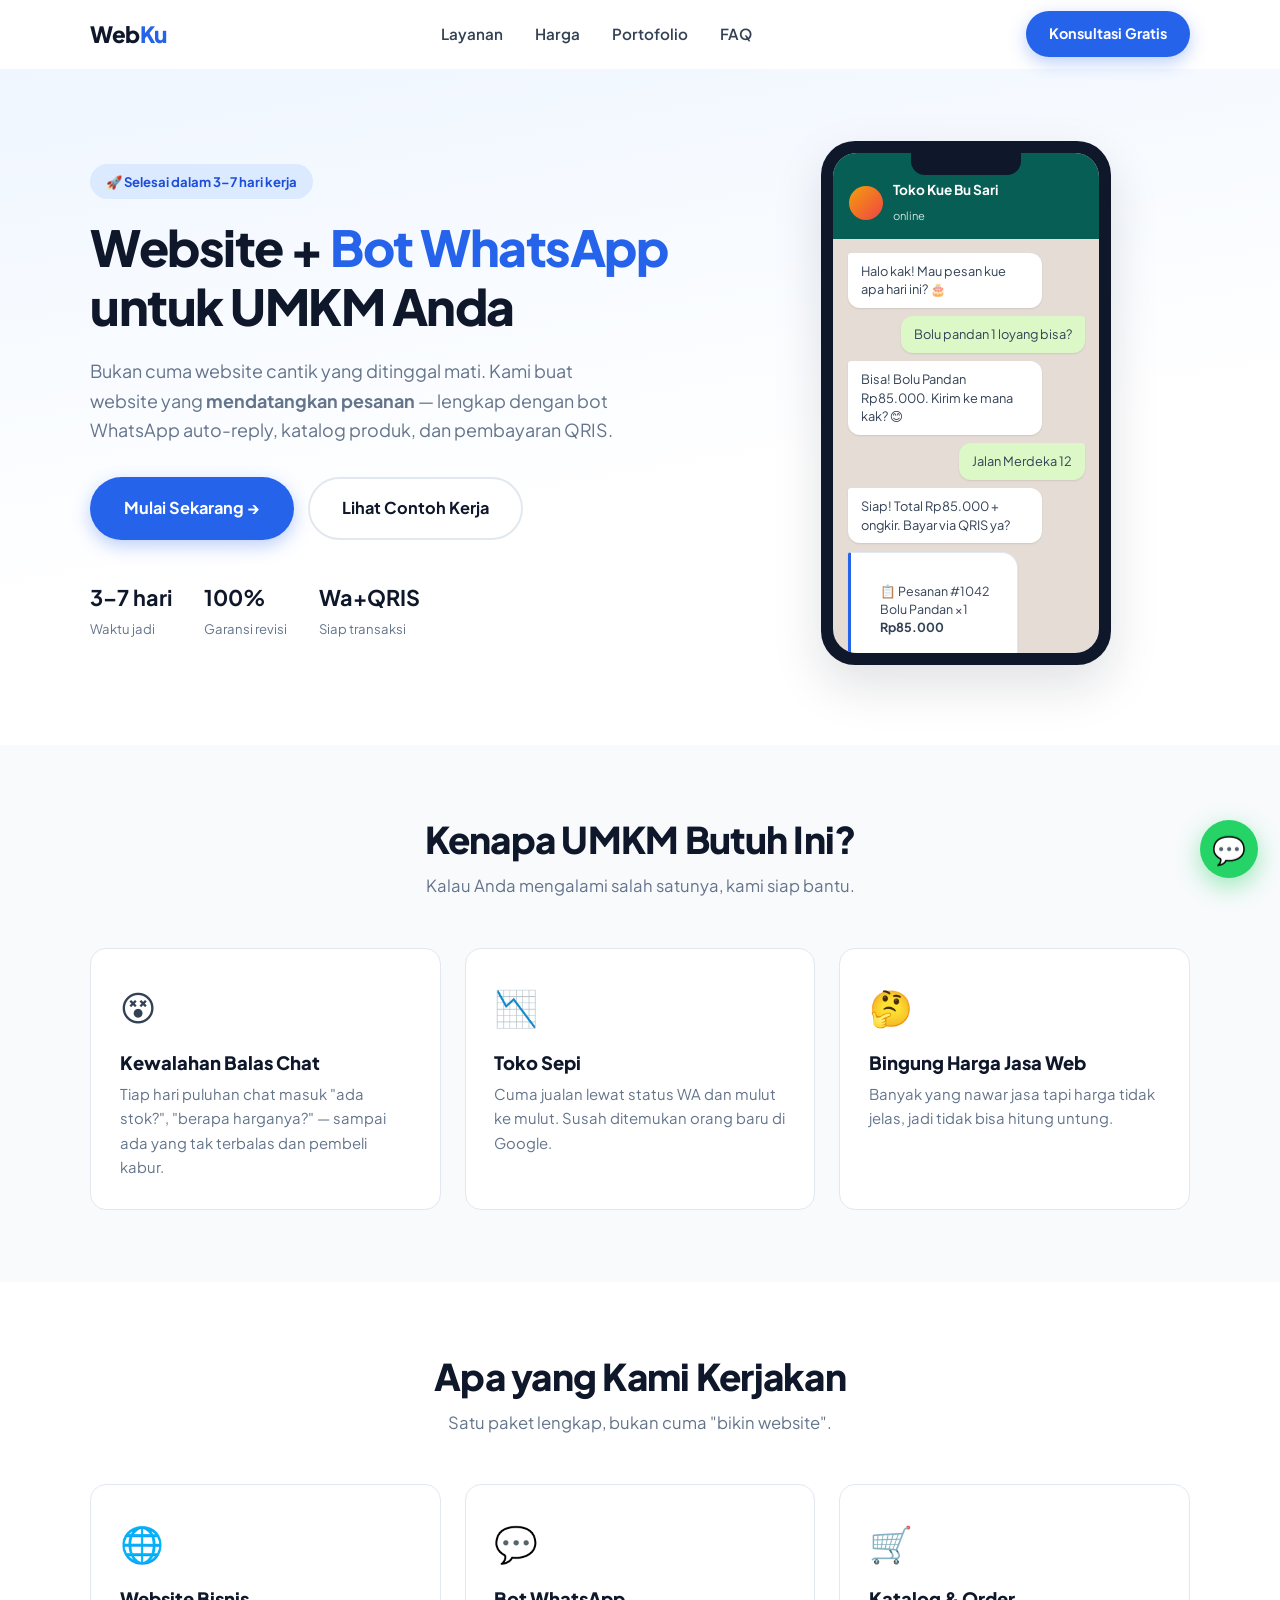
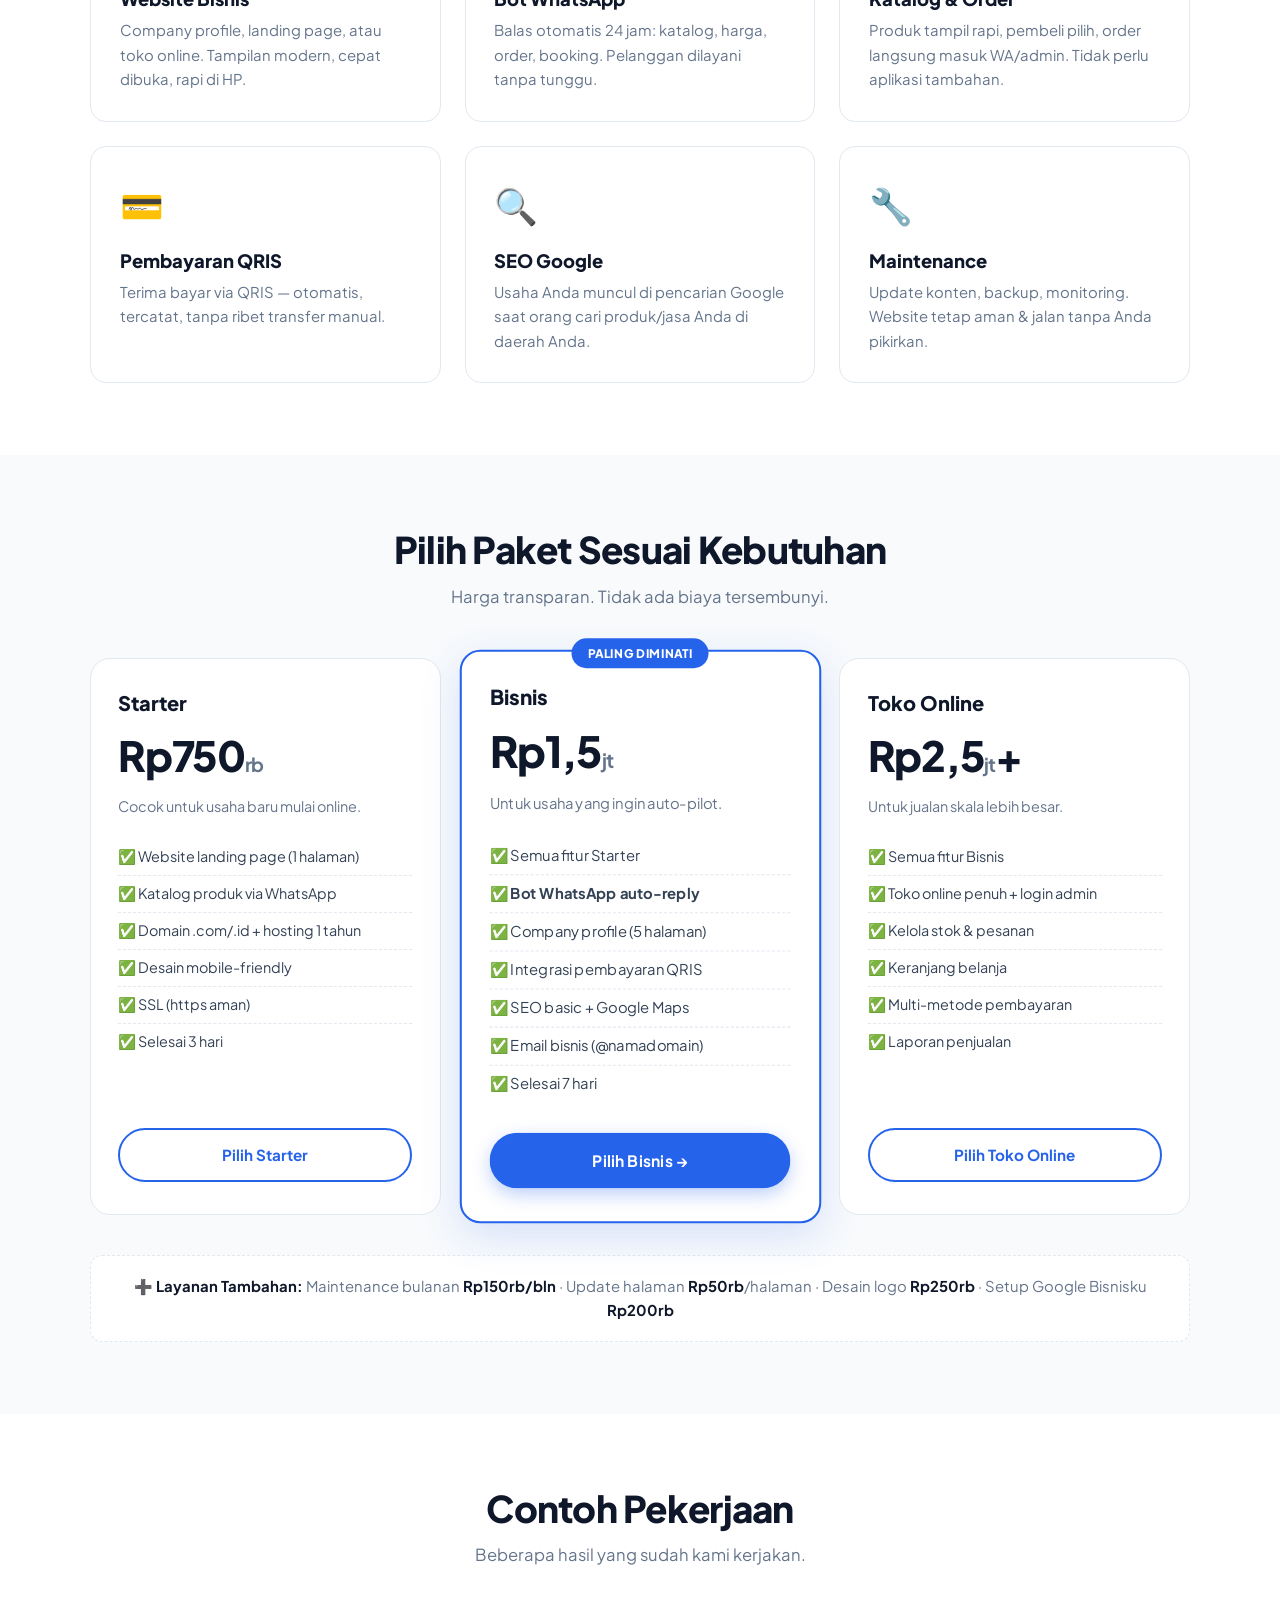
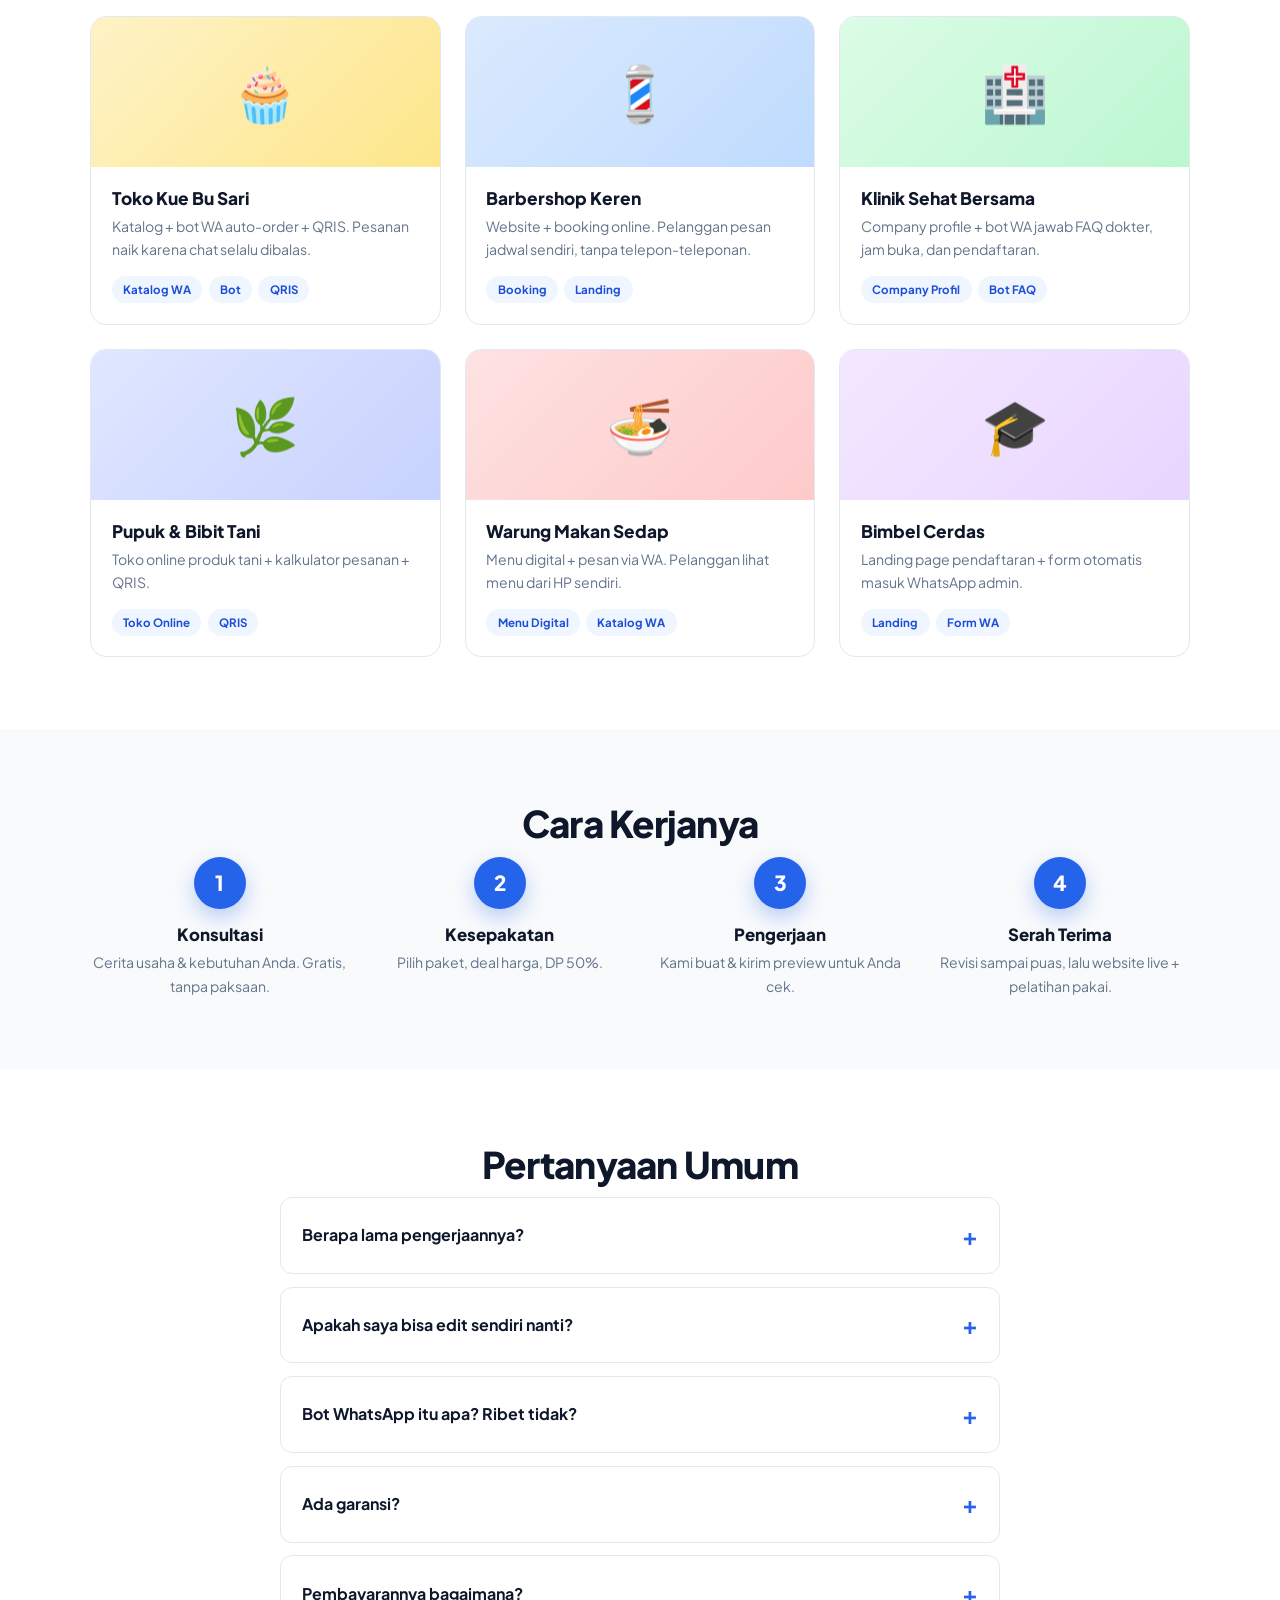
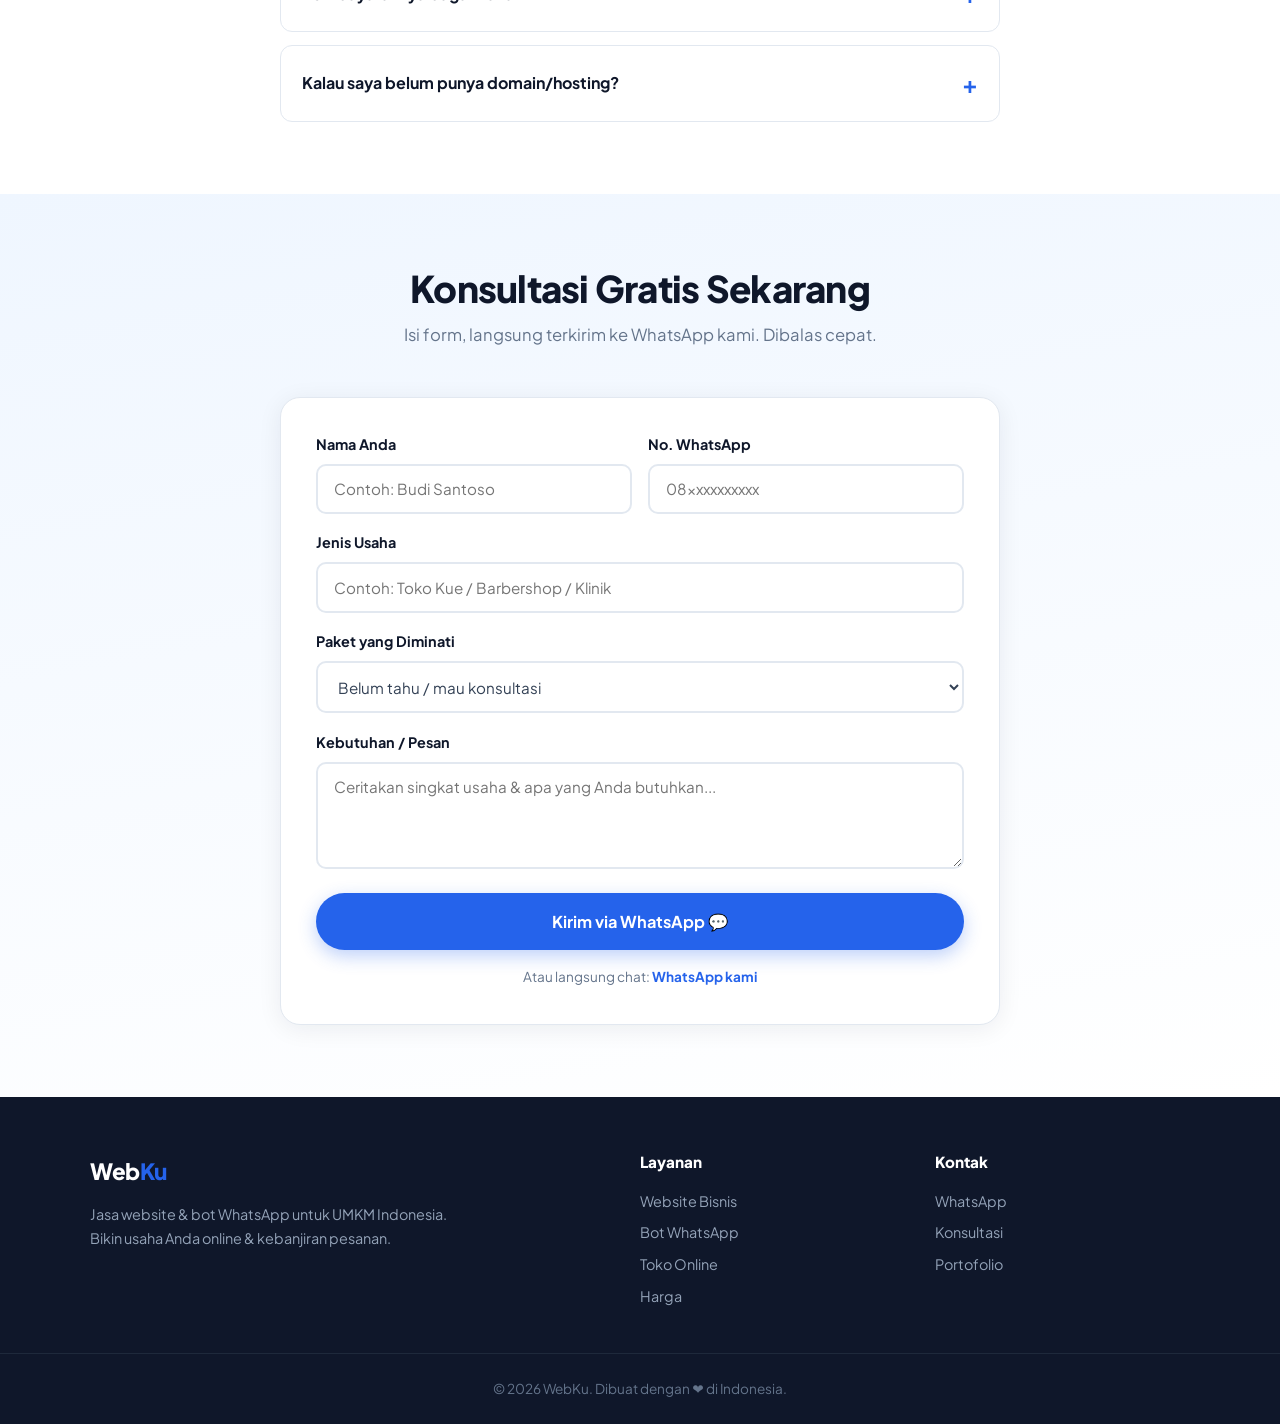
==== index.html @ beda5972 "Landing page jasa website + bot WhatsApp untuk UMKM - Hero + chat mockup WhatsApp - 6 kartu layanan," ====
<!DOCTYPE html>
<html lang="id">
<head>
<meta charset="UTF-8">
<meta name="viewport" content="width=device-width, initial-scale=1.0">
<title>Jasa Bikin Website + Bot WhatsApp untuk UMKM | Cepat, Murah, Jalan</title>
<meta name="description" content="Jasa pembuatan website UMKM: company profile, toko online, katalog WhatsApp, bot auto-reply & QRIS. Selesai cepat, harga transparan, cocok untuk toko & usaha lokal.">
<meta name="keywords" content="jasa bikin website, jasa website umkm, jasa toko online, bot whatsapp umkm, katalog whatsapp, website murah">
<meta property="og:title" content="Jasa Bikin Website + Bot WhatsApp untuk UMKM">
<meta property="og:description" content="Website + bot WA auto-reply + QRIS. Selesai cepat untuk toko & usaha lokal.">
<meta property="og:type" content="website">
<link rel="preconnect" href="https://fonts.googleapis.com">
<link rel="preconnect" href="https://fonts.gstatic.com" crossorigin>
<link href="https://fonts.googleapis.com/css2?family=Plus+Jakarta+Sans:wght@400;600;700;800&display=swap" rel="stylesheet">
<link rel="stylesheet" href="css/style.css">
<link rel="icon" href="data:image/svg+xml,<svg xmlns='http://www.w3.org/2000/svg' viewBox='0 0 100 100'><text y='.9em' font-size='90'>💻</text></svg>">
</head>
<body>

<!-- NAVBAR -->
<nav class="nav" id="nav">
  <div class="container nav-inner">
    <a href="#" class="logo">Web<span>Ku</span></a>
    <ul class="nav-links">
      <li><a href="#layanan">Layanan</a></li>
      <li><a href="#harga">Harga</a></li>
      <li><a href="#portfolio">Portofolio</a></li>
      <li><a href="#faq">FAQ</a></li>
    </ul>
    <a href="#order" class="btn btn-primary nav-cta">Konsultasi Gratis</a>
  </div>
</nav>

<!-- HERO -->
<header class="hero">
  <div class="container hero-inner">
    <div class="hero-text">
      <span class="badge">🚀 Selesai dalam 3–7 hari kerja</span>
      <h1>Website + <span class="hl">Bot WhatsApp</span> untuk UMKM Anda</h1>
      <p class="lead">Bukan cuma website cantik yang ditinggal mati. Kami buat website yang <strong>mendatangkan pesanan</strong> — lengkap dengan bot WhatsApp auto-reply, katalog produk, dan pembayaran QRIS.</p>
      <div class="hero-btns">
        <a href="#order" class="btn btn-primary btn-lg">Mulai Sekarang →</a>
        <a href="#portfolio" class="btn btn-ghost btn-lg">Lihat Contoh Kerja</a>
      </div>
      <div class="hero-trust">
        <div class="trust-item"><b>3–7 hari</b><span>Waktu jadi</span></div>
        <div class="trust-item"><b>100%</b><span>Garansi revisi</span></div>
        <div class="trust-item"><b>Wa+QRIS</b><span>Siap transaksi</span></div>
      </div>
    </div>
    <div class="hero-visual">
      <div class="phone">
        <div class="phone-notch"></div>
        <div class="phone-screen">
          <div class="chat-head"><div class="chat-avatar"></div><div><b>Toko Kue Bu Sari</b><span>online</span></div></div>
          <div class="chat-body">
            <div class="msg bot">Halo kak! Mau pesan kue apa hari ini? 🎂</div>
            <div class="msg user">Bolu pandan 1 loyang bisa?</div>
            <div class="msg bot">Bisa! Bolu Pandan Rp85.000. Kirim ke mana kak? 😊</div>
            <div class="msg user">Jalan Merdeka 12</div>
            <div class="msg bot">Siap! Total Rp85.000 + ongkir. Bayar via QRIS ya?</div>
            <div class="msg bot card">📋 Pesanan #1042<br>Bolu Pandan ×1<br><b>Rp85.000</b></div>
          </div>
        </div>
      </div>
    </div>
  </div>
</header>

<!-- MASALAH -->
<section class="section problems">
  <div class="container">
    <h2 class="section-title">Kenapa UMKM Butuh Ini?</h2>
    <p class="section-sub">Kalau Anda mengalami salah satunya, kami siap bantu.</p>
    <div class="grid-3">
      <div class="card-problem"><span class="ico">😵</span><h3>Kewalahan Balas Chat</h3><p>Tiap hari puluhan chat masuk "ada stok?", "berapa harganya?" — sampai ada yang tak terbalas dan pembeli kabur.</p></div>
      <div class="card-problem"><span class="ico">📉</span><h3>Toko Sepi</h3><p>Cuma jualan lewat status WA dan mulut ke mulut. Susah ditemukan orang baru di Google.</p></div>
      <div class="card-problem"><span class="ico">🤔</span><h3>Bingung Harga Jasa Web</h3><p>Banyak yang nawar jasa tapi harga tidak jelas, jadi tidak bisa hitung untung.</p></div>
    </div>
  </div>
</section>

<!-- LAYANAN -->
<section class="section services" id="layanan">
  <div class="container">
    <h2 class="section-title">Apa yang Kami Kerjakan</h2>
    <p class="section-sub">Satu paket lengkap, bukan cuma "bikin website".</p>
    <div class="grid-3">
      <div class="card"><div class="card-ico">🌐</div><h3>Website Bisnis</h3><p>Company profile, landing page, atau toko online. Tampilan modern, cepat dibuka, rapi di HP.</p></div>
      <div class="card"><div class="card-ico">💬</div><h3>Bot WhatsApp</h3><p>Balas otomatis 24 jam: katalog, harga, order, booking. Pelanggan dilayani tanpa tunggu.</p></div>
      <div class="card"><div class="card-ico">🛒</div><h3>Katalog & Order</h3><p>Produk tampil rapi, pembeli pilih, order langsung masuk WA/admin. Tidak perlu aplikasi tambahan.</p></div>
      <div class="card"><div class="card-ico">💳</div><h3>Pembayaran QRIS</h3><p>Terima bayar via QRIS — otomatis, tercatat, tanpa ribet transfer manual.</p></div>
      <div class="card"><div class="card-ico">🔍</div><h3>SEO Google</h3><p>Usaha Anda muncul di pencarian Google saat orang cari produk/jasa Anda di daerah Anda.</p></div>
      <div class="card"><div class="card-ico">🔧</div><h3>Maintenance</h3><p>Update konten, backup, monitoring. Website tetap aman & jalan tanpa Anda pikirkan.</p></div>
    </div>
  </div>
</section>

<!-- HARGA -->
<section class="section pricing" id="harga">
  <div class="container">
    <h2 class="section-title">Pilih Paket Sesuai Kebutuhan</h2>
    <p class="section-sub">Harga transparan. Tidak ada biaya tersembunyi.</p>
    <div class="grid-3 pricing-grid">
      <div class="price-card">
        <h3>Starter</h3>
        <div class="price">Rp750<span>rb</span></div>
        <p class="price-desc">Cocok untuk usaha baru mulai online.</p>
        <ul>
          <li>✅ Website landing page (1 halaman)</li>
          <li>✅ Katalog produk via WhatsApp</li>
          <li>✅ Domain .com/.id + hosting 1 tahun</li>
          <li>✅ Desain mobile-friendly</li>
          <li>✅ SSL (https aman)</li>
          <li>✅ Selesai 3 hari</li>
        </ul>
        <a href="#order" class="btn btn-outline btn-block" data-paket="Starter">Pilih Starter</a>
      </div>
      <div class="price-card featured">
        <span class="tag">PALING DIMINATI</span>
        <h3>Bisnis</h3>
        <div class="price">Rp1,5<span>jt</span></div>
        <p class="price-desc">Untuk usaha yang ingin auto-pilot.</p>
        <ul>
          <li>✅ Semua fitur Starter</li>
          <li>✅ <b>Bot WhatsApp auto-reply</b></li>
          <li>✅ Company profile (5 halaman)</li>
          <li>✅ Integrasi pembayaran QRIS</li>
          <li>✅ SEO basic + Google Maps</li>
          <li>✅ Email bisnis (@namadomain)</li>
          <li>✅ Selesai 7 hari</li>
        </ul>
        <a href="#order" class="btn btn-primary btn-block" data-paket="Bisnis">Pilih Bisnis →</a>
      </div>
      <div class="price-card">
        <h3>Toko Online</h3>
        <div class="price">Rp2,5<span>jt</span>+</div>
        <p class="price-desc">Untuk jualan skala lebih besar.</p>
        <ul>
          <li>✅ Semua fitur Bisnis</li>
          <li>✅ Toko online penuh + login admin</li>
          <li>✅ Kelola stok & pesanan</li>
          <li>✅ Keranjang belanja</li>
          <li>✅ Multi-metode pembayaran</li>
          <li>✅ Laporan penjualan</li>
        </ul>
        <a href="#order" class="btn btn-outline btn-block" data-paket="Toko Online">Pilih Toko Online</a>
      </div>
    </div>
    <div class="addon">
      <b>➕ Layanan Tambahan:</b> Maintenance bulanan <b>Rp150rb/bln</b> · Update halaman <b>Rp50rb</b>/halaman · Desain logo <b>Rp250rb</b> · Setup Google Bisnisku <b>Rp200rb</b>
    </div>
  </div>
</section>

<!-- PORTFOLIO -->
<section class="section portfolio" id="portfolio">
  <div class="container">
    <h2 class="section-title">Contoh Pekerjaan</h2>
    <p class="section-sub">Beberapa hasil yang sudah kami kerjakan.</p>
    <div class="grid-3">
      <div class="pf-card">
        <div class="pf-thumb pf-1">🧁</div>
        <div class="pf-body"><h3>Toko Kue Bu Sari</h3><p>Katalog + bot WA auto-order + QRIS. Pesanan naik karena chat selalu dibalas.</p><div class="pf-tags"><span>Katalog WA</span><span>Bot</span><span>QRIS</span></div></div>
      </div>
      <div class="pf-card">
        <div class="pf-thumb pf-2">💈</div>
        <div class="pf-body"><h3>Barbershop Keren</h3><p>Website + booking online. Pelanggan pesan jadwal sendiri, tanpa telepon-teleponan.</p><div class="pf-tags"><span>Booking</span><span>Landing</span></div></div>
      </div>
      <div class="pf-card">
        <div class="pf-thumb pf-3">🏥</div>
        <div class="pf-body"><h3>Klinik Sehat Bersama</h3><p>Company profile + bot WA jawab FAQ dokter, jam buka, dan pendaftaran.</p><div class="pf-tags"><span>Company Profil</span><span>Bot FAQ</span></div></div>
      </div>
      <div class="pf-card">
        <div class="pf-thumb pf-4">🌿</div>
        <div class="pf-body"><h3>Pupuk & Bibit Tani</h3><p>Toko online produk tani + kalkulator pesanan + QRIS.</p><div class="pf-tags"><span>Toko Online</span><span>QRIS</span></div></div>
      </div>
      <div class="pf-card">
        <div class="pf-thumb pf-5">🍜</div>
        <div class="pf-body"><h3>Warung Makan Sedap</h3><p>Menu digital + pesan via WA. Pelanggan lihat menu dari HP sendiri.</p><div class="pf-tags"><span>Menu Digital</span><span>Katalog WA</span></div></div>
      </div>
      <div class="pf-card">
        <div class="pf-thumb pf-6">🎓</div>
        <div class="pf-body"><h3>Bimbel Cerdas</h3><p>Landing page pendaftaran + form otomatis masuk WhatsApp admin.</p><div class="pf-tags"><span>Landing</span><span>Form WA</span></div></div>
      </div>
    </div>
  </div>
</section>

<!-- PROSES -->
<section class="section process">
  <div class="container">
    <h2 class="section-title">Cara Kerjanya</h2>
    <div class="grid-4">
      <div class="step"><div class="step-num">1</div><h3>Konsultasi</h3><p>Cerita usaha & kebutuhan Anda. Gratis, tanpa paksaan.</p></div>
      <div class="step"><div class="step-num">2</div><h3>Kesepakatan</h3><p>Pilih paket, deal harga, DP 50%.</p></div>
      <div class="step"><div class="step-num">3</div><h3>Pengerjaan</h3><p>Kami buat & kirim preview untuk Anda cek.</p></div>
      <div class="step"><div class="step-num">4</div><h3>Serah Terima</h3><p>Revisi sampai puas, lalu website live + pelatihan pakai.</p></div>
    </div>
  </div>
</section>

<!-- FAQ -->
<section class="section faq" id="faq">
  <div class="container container-narrow">
    <h2 class="section-title">Pertanyaan Umum</h2>
    <div class="faq-list">
      <details><summary>Berapa lama pengerjaannya?</summary><p>Starter 3 hari, Bisnis 7 hari, Toko Online 10–14 hari kerja. Setelah materi (logo, produk, info usaha) lengkap.</p></details>
      <details><summary>Apakah saya bisa edit sendiri nanti?</summary><p>Bisa. Kami berikan akses & pelatihan singkat. Untuk update lanjutan, tersedia paket maintenance Rp150rb/bulan.</p></details>
      <details><summary>Bot WhatsApp itu apa? Ribet tidak?</summary><p>Bot yang balas chat pelanggan otomatis 24 jam — katalog, harga, order. Anda tinggal pantau, tidak perlu pegang HP terus.</p></details>
      <details><summary>Ada garansi?</summary><p>Ya. Revisi desain sampai Anda puas (maks 3x). Bug/error diperbaiki gratis 30 hari setelah serah terima.</p></details>
      <details><summary>Pembayarannya bagaimana?</summary><p>DP 50% saat mulai, 50% saat serah terima. Bisa transfer bank atau QRIS.</p></details>
      <details><summary>Kalau saya belum punya domain/hosting?</summary><p>Tenang, kami bantu urus. Sudah termasuk di paket Starter & Bisnis (tahun pertama).</p></details>
    </div>
  </div>
</section>

<!-- ORDER -->
<section class="section order" id="order">
  <div class="container container-narrow">
    <h2 class="section-title">Konsultasi Gratis Sekarang</h2>
    <p class="section-sub">Isi form, langsung terkirim ke WhatsApp kami. Dibalas cepat.</p>
    <form class="order-form" id="orderForm">
      <div class="frow">
        <label>Nama Anda<input type="text" name="nama" required placeholder="Contoh: Budi Santoso"></label>
        <label>No. WhatsApp<input type="tel" name="wa" required placeholder="08xxxxxxxxxx" pattern="[0-9+ -]{9,16}"></label>
      </div>
      <label>Jenis Usaha<input type="text" name="usaha" placeholder="Contoh: Toko Kue / Barbershop / Klinik"></label>
      <label>Paket yang Diminati
        <select name="paket" id="paketSelect">
          <option value="Belum tahu / mau konsultasi">Belum tahu / mau konsultasi</option>
          <option value="Starter (Rp750rb)">Starter (Rp750rb)</option>
          <option value="Bisnis (Rp1,5jt)">Bisnis (Rp1,5jt)</option>
          <option value="Toko Online (Rp2,5jt+)">Toko Online (Rp2,5jt+)</option>
        </select>
      </label>
      <label>Kebutuhan / Pesan<textarea name="pesan" rows="4" placeholder="Ceritakan singkat usaha & apa yang Anda butuhkan..."></textarea></label>
      <button type="submit" class="btn btn-primary btn-lg btn-block">Kirim via WhatsApp 💬</button>
      <p class="form-note">Atau langsung chat: <a href="#" id="waLink">WhatsApp kami</a></p>
    </form>
  </div>
</section>

<!-- FOOTER -->
<footer class="footer">
  <div class="container footer-inner">
    <div>
      <a href="#" class="logo">Web<span>Ku</span></a>
      <p>Jasa website & bot WhatsApp untuk UMKM Indonesia. Bikin usaha Anda online & kebanjiran pesanan.</p>
    </div>
    <div class="footer-links">
      <h4>Layanan</h4>
      <a href="#layanan">Website Bisnis</a>
      <a href="#layanan">Bot WhatsApp</a>
      <a href="#layanan">Toko Online</a>
      <a href="#harga">Harga</a>
    </div>
    <div class="footer-links">
      <h4>Kontak</h4>
      <a href="#" id="waFoot">WhatsApp</a>
      <a href="#order">Konsultasi</a>
      <a href="#portfolio">Portofolio</a>
    </div>
  </div>
  <div class="footer-bottom">© <span id="year"></span> WebKu. Dibuat dengan ❤️ di Indonesia.</div>
</footer>

<!-- FLOATING WA -->
<a href="#" class="wa-float" id="waFloat" aria-label="Chat WhatsApp">💬</a>

<script src="js/script.js"></script>
</body>
</html>
---- css/style.css ----
/* ============ RESET & BASE ============ */
*, *::before, *::after { box-sizing: border-box; margin: 0; padding: 0; }
:root {
  --primary: #2563eb;
  --primary-d: #1d4ed8;
  --accent: #f59e0b;
  --dark: #0f172a;
  --slate: #334155;
  --muted: #64748b;
  --line: #e2e8f0;
  --bg-soft: #f8fafc;
  --green: #25d366;
  --radius: 16px;
  --shadow: 0 4px 24px rgba(15,23,42,.07);
  --shadow-lg: 0 20px 50px rgba(15,23,42,.13);
}
html { scroll-behavior: smooth; }
body {
  font-family: 'Plus Jakarta Sans', system-ui, -apple-system, sans-serif;
  color: var(--slate); line-height: 1.65; background: #fff;
  -webkit-font-smoothing: antialiased;
}
img { max-width: 100%; display: block; }
a { color: inherit; text-decoration: none; }
h1, h2, h3, h4 { color: var(--dark); line-height: 1.2; font-weight: 800; }
.container { width: 100%; max-width: 1140px; margin: 0 auto; padding: 0 20px; }
.container-narrow { max-width: 760px; }

/* ============ BUTTONS ============ */
.btn {
  display: inline-flex; align-items: center; justify-content: center; gap: .4rem;
  font-weight: 700; font-size: .95rem; padding: .8rem 1.5rem;
  border-radius: 999px; cursor: pointer; border: 2px solid transparent;
  transition: all .2s ease; font-family: inherit; white-space: nowrap;
}
.btn-lg { padding: 1rem 2rem; font-size: 1.02rem; }
.btn-block { width: 100%; }
.btn-primary { background: var(--primary); color: #fff; box-shadow: 0 6px 18px rgba(37,99,235,.3); }
.btn-primary:hover { background: var(--primary-d); transform: translateY(-2px); box-shadow: 0 10px 26px rgba(37,99,235,.38); }
.btn-outline { border-color: var(--primary); color: var(--primary); background: #fff; }
.btn-outline:hover { background: var(--primary); color: #fff; }
.btn-ghost { border-color: var(--line); color: var(--dark); background: #fff; }
.btn-ghost:hover { border-color: var(--primary); color: var(--primary); }

/* ============ NAVBAR ============ */
.nav {
  position: sticky; top: 0; z-index: 100; background: rgba(255,255,255,.85);
  backdrop-filter: blur(12px); border-bottom: 1px solid transparent; transition: all .3s;
}
.nav.scrolled { border-bottom-color: var(--line); box-shadow: 0 2px 14px rgba(15,23,42,.05); }
.nav-inner { display: flex; align-items: center; justify-content: space-between; height: 68px; }
.logo { font-size: 1.4rem; font-weight: 800; color: var(--dark); letter-spacing: -.02em; }
.logo span { color: var(--primary); }
.nav-links { display: flex; gap: 2rem; list-style: none; }
.nav-links a { font-weight: 600; font-size: .95rem; color: var(--slate); transition: color .2s; }
.nav-links a:hover { color: var(--primary); }
.nav-cta { padding: .6rem 1.3rem; font-size: .9rem; }

/* ============ HERO ============ */
.hero {
  background: linear-gradient(170deg, #eff6ff 0%, #ffffff 60%);
  padding: 4.5rem 0 5rem; overflow: hidden;
}
.hero-inner { display: grid; grid-template-columns: 1.15fr .85fr; gap: 3rem; align-items: center; }
.badge {
  display: inline-block; background: #dbeafe; color: var(--primary-d);
  font-size: .82rem; font-weight: 700; padding: .4rem 1rem; border-radius: 999px; margin-bottom: 1.2rem;
}
.hero h1 { font-size: clamp(2rem, 5vw, 3.1rem); margin-bottom: 1.2rem; letter-spacing: -.03em; }
.hl { color: var(--primary); position: relative; }
.lead { font-size: 1.12rem; color: var(--muted); margin-bottom: 2rem; max-width: 34rem; }
.hero-btns { display: flex; gap: .9rem; flex-wrap: wrap; margin-bottom: 2.5rem; }
.hero-trust { display: flex; gap: 2rem; flex-wrap: wrap; }
.trust-item b { display: block; font-size: 1.35rem; color: var(--dark); }
.trust-item span { font-size: .82rem; color: var(--muted); }

/* Phone mockup */
.hero-visual { display: flex; justify-content: center; }
.phone {
  width: 290px; background: var(--dark); border-radius: 34px; padding: 12px;
  box-shadow: var(--shadow-lg); position: relative;
}
.phone-notch { position: absolute; top: 12px; left: 50%; transform: translateX(-50%); width: 110px; height: 22px; background: var(--dark); border-radius: 0 0 14px 14px; z-index: 2; }
.phone-screen { background: #e5ddd5; border-radius: 24px; overflow: hidden; height: 500px; display: flex; flex-direction: column; }
.chat-head { background: #075e54; color: #fff; padding: 1.6rem 1rem .7rem; display: flex; align-items: center; gap: .6rem; }
.chat-avatar { width: 34px; height: 34px; border-radius: 50%; background: linear-gradient(135deg, #f59e0b, #ef4444); flex-shrink: 0; }
.chat-head b { font-size: .85rem; display: block; color: #fff; }
.chat-head span { font-size: .7rem; opacity: .8; }
.chat-body { padding: .9rem; display: flex; flex-direction: column; gap: .55rem; overflow-y: auto; flex: 1; }
.msg { max-width: 82%; padding: .55rem .8rem; border-radius: 12px; font-size: .8rem; line-height: 1.45; box-shadow: 0 1px 2px rgba(0,0,0,.1); }
.msg.bot { background: #fff; align-self: flex-start; border-top-left-radius: 3px; }
.msg.user { background: #dcf8c6; align-self: flex-end; border-top-right-radius: 3px; }
.msg.card { border-left: 3px solid var(--primary); font-size: .78rem; }

/* ============ SECTIONS ============ */
.section { padding: 4.5rem 0; }
.section-title { font-size: clamp(1.6rem, 3.5vw, 2.3rem); text-align: center; margin-bottom: .7rem; letter-spacing: -.02em; }
.section-sub { text-align: center; color: var(--muted); margin-bottom: 3rem; font-size: 1.04rem; }
.grid-3 { display: grid; grid-template-columns: repeat(3, 1fr); gap: 1.5rem; }
.grid-4 { display: grid; grid-template-columns: repeat(4, 1fr); gap: 1.3rem; }

/* Cards */
.card, .card-problem {
  background: #fff; border: 1px solid var(--line); border-radius: var(--radius);
  padding: 1.8rem; transition: all .25s ease;
}
.card:hover, .card-problem:hover { transform: translateY(-5px); box-shadow: var(--shadow-lg); border-color: #cbd5e1; }
.card-ico, .ico { font-size: 2.2rem; display: block; margin-bottom: 1rem; }
.card h3, .card-problem h3 { font-size: 1.15rem; margin-bottom: .5rem; }
.card p, .card-problem p { font-size: .93rem; color: var(--muted); }
.problems { background: var(--bg-soft); }
.services { background: #fff; }

/* ============ PRICING ============ */
.pricing { background: var(--bg-soft); }
.pricing-grid { align-items: stretch; }
.price-card {
  background: #fff; border: 1px solid var(--line); border-radius: 20px; padding: 2rem 1.7rem;
  display: flex; flex-direction: column; position: relative; transition: all .25s;
}
.price-card:hover { transform: translateY(-6px); box-shadow: var(--shadow-lg); }
.price-card.featured { border: 2px solid var(--primary); box-shadow: 0 12px 40px rgba(37,99,235,.16); transform: scale(1.03); }
.price-card.featured:hover { transform: scale(1.03) translateY(-6px); }
.tag {
  position: absolute; top: -13px; left: 50%; transform: translateX(-50%);
  background: var(--primary); color: #fff; font-size: .72rem; font-weight: 800;
  padding: .3rem 1rem; border-radius: 999px; letter-spacing: .04em; white-space: nowrap;
}
.price-card h3 { font-size: 1.25rem; margin-bottom: .4rem; }
.price { font-size: 2.6rem; font-weight: 800; color: var(--dark); letter-spacing: -.03em; margin-bottom: .3rem; }
.price span { font-size: 1.2rem; color: var(--muted); font-weight: 700; }
.price-desc { font-size: .9rem; color: var(--muted); margin-bottom: 1.3rem; }
.price-card ul { list-style: none; margin-bottom: 1.8rem; flex: 1; }
.price-card li { font-size: .9rem; padding: .38rem 0; border-bottom: 1px dashed var(--line); }
.price-card li:last-child { border-bottom: none; }
.addon { text-align: center; margin-top: 2.5rem; font-size: .93rem; color: var(--muted); background: #fff; border: 1px dashed var(--line); padding: 1.1rem; border-radius: 12px; }
.addon b { color: var(--dark); }

/* ============ PORTFOLIO ============ */
.portfolio { background: #fff; }
.pf-card { border: 1px solid var(--line); border-radius: var(--radius); overflow: hidden; background: #fff; transition: all .25s; }
.pf-card:hover { transform: translateY(-5px); box-shadow: var(--shadow-lg); }
.pf-thumb { height: 150px; display: flex; align-items: center; justify-content: center; font-size: 3.4rem; }
.pf-1 { background: linear-gradient(135deg,#fef3c7,#fde68a); }
.pf-2 { background: linear-gradient(135deg,#dbeafe,#bfdbfe); }
.pf-3 { background: linear-gradient(135deg,#dcfce7,#bbf7d0); }
.pf-4 { background: linear-gradient(135deg,#e0e7ff,#c7d2fe); }
.pf-5 { background: linear-gradient(135deg,#fee2e2,#fecaca); }
.pf-6 { background: linear-gradient(135deg,#f3e8ff,#e9d5ff); }
.pf-body { padding: 1.3rem; }
.pf-body h3 { font-size: 1.08rem; margin-bottom: .4rem; }
.pf-body p { font-size: .88rem; color: var(--muted); margin-bottom: .9rem; }
.pf-tags { display: flex; gap: .4rem; flex-wrap: wrap; }
.pf-tags span { font-size: .72rem; font-weight: 700; background: #eff6ff; color: var(--primary-d); padding: .25rem .7rem; border-radius: 999px; }

/* ============ PROCESS ============ */
.process { background: var(--bg-soft); }
.step { text-align: center; position: relative; }
.step-num {
  width: 52px; height: 52px; border-radius: 50%; background: var(--primary); color: #fff;
  font-size: 1.3rem; font-weight: 800; display: flex; align-items: center; justify-content: center;
  margin: 0 auto 1rem; box-shadow: 0 8px 20px rgba(37,99,235,.3);
}
.step h3 { font-size: 1.05rem; margin-bottom: .4rem; }
.step p { font-size: .88rem; color: var(--muted); }

/* ============ FAQ ============ */
.faq-list { display: flex; flex-direction: column; gap: .8rem; }
.faq details { background: #fff; border: 1px solid var(--line); border-radius: 12px; overflow: hidden; }
.faq summary { padding: 1.1rem 1.3rem; font-weight: 700; cursor: pointer; color: var(--dark); list-style: none; display: flex; justify-content: space-between; align-items: center; }
.faq summary::-webkit-details-marker { display: none; }
.faq summary::after { content: '+'; font-size: 1.5rem; color: var(--primary); transition: transform .2s; }
.faq details[open] summary::after { transform: rotate(45deg); }
.faq details p { padding: 0 1.3rem 1.2rem; color: var(--muted); font-size: .93rem; }

/* ============ ORDER FORM ============ */
.order { background: linear-gradient(170deg, #eff6ff, #ffffff); }
.order-form { background: #fff; border: 1px solid var(--line); border-radius: 20px; padding: 2.2rem; box-shadow: var(--shadow); }
.order-form label { display: block; font-weight: 700; font-size: .9rem; color: var(--dark); margin-bottom: 1.1rem; }
.order-form input, .order-form select, .order-form textarea {
  width: 100%; margin-top: .45rem; padding: .85rem 1rem; border: 2px solid var(--line);
  border-radius: 10px; font-family: inherit; font-size: .95rem; color: var(--slate); transition: border-color .2s; background: #fff;
}
.order-form input:focus, .order-form select:focus, .order-form textarea:focus { outline: none; border-color: var(--primary); }
.frow { display: grid; grid-template-columns: 1fr 1fr; gap: 1rem; }
.form-note { text-align: center; font-size: .85rem; color: var(--muted); margin-top: 1rem; }
.form-note a { color: var(--primary); font-weight: 700; }
.form-success { text-align: center; padding: 2rem; }
.form-success .big { font-size: 3rem; }
.form-success h3 { margin: .8rem 0 .5rem; }

/* ============ FOOTER ============ */
.footer { background: var(--dark); color: #cbd5e1; padding: 3.5rem 0 1.5rem; }
.footer-inner { display: grid; grid-template-columns: 2fr 1fr 1fr; gap: 2.5rem; margin-bottom: 2.5rem; }
.footer .logo { color: #fff; }
.footer p { font-size: .9rem; margin-top: .8rem; color: #94a3b8; max-width: 24rem; }
.footer-links h4 { color: #fff; font-size: .95rem; margin-bottom: .9rem; }
.footer-links a { display: block; font-size: .9rem; color: #94a3b8; padding: .25rem 0; transition: color .2s; }
.footer-links a:hover { color: #fff; }
.footer-bottom { border-top: 1px solid #1e293b; padding-top: 1.5rem; text-align: center; font-size: .85rem; color: #64748b; }

/* ============ FLOATING WA ============ */
.wa-float {
  position: fixed; bottom: 22px; right: 22px; z-index: 200;
  width: 58px; height: 58px; border-radius: 50%; background: var(--green);
  display: flex; align-items: center; justify-content: center; font-size: 1.7rem;
  box-shadow: 0 8px 24px rgba(37,211,102,.45); transition: transform .2s;
  animation: pulse 2.5s infinite;
}
.wa-float:hover { transform: scale(1.1); }
@keyframes pulse { 0%,100% { box-shadow: 0 8px 24px rgba(37,211,102,.45); } 50% { box-shadow: 0 8px 24px rgba(37,211,102,.75); } }

/* ============ RESPONSIVE ============ */
@media (max-width: 900px) {
  .hero-inner { grid-template-columns: 1fr; gap: 2.5rem; text-align: center; }
  .hero-btns, .hero-trust { justify-content: center; }
  .lead { margin-left: auto; margin-right: auto; }
  .grid-3 { grid-template-columns: 1fr; }
  .grid-4 { grid-template-columns: repeat(2, 1fr); }
  .price-card.featured { transform: none; }
  .price-card.featured:hover { transform: translateY(-6px); }
  .footer-inner { grid-template-columns: 1fr; gap: 1.8rem; }
  .nav-links { display: none; }
}
@media (max-width: 520px) {
  .grid-4 { grid-template-columns: 1fr; }
  .frow { grid-template-columns: 1fr; }
  .hero { padding: 3rem 0; }
  .section { padding: 3rem 0; }
  .order-form { padding: 1.5rem; }
  .hero-trust { gap: 1.3rem; }
}
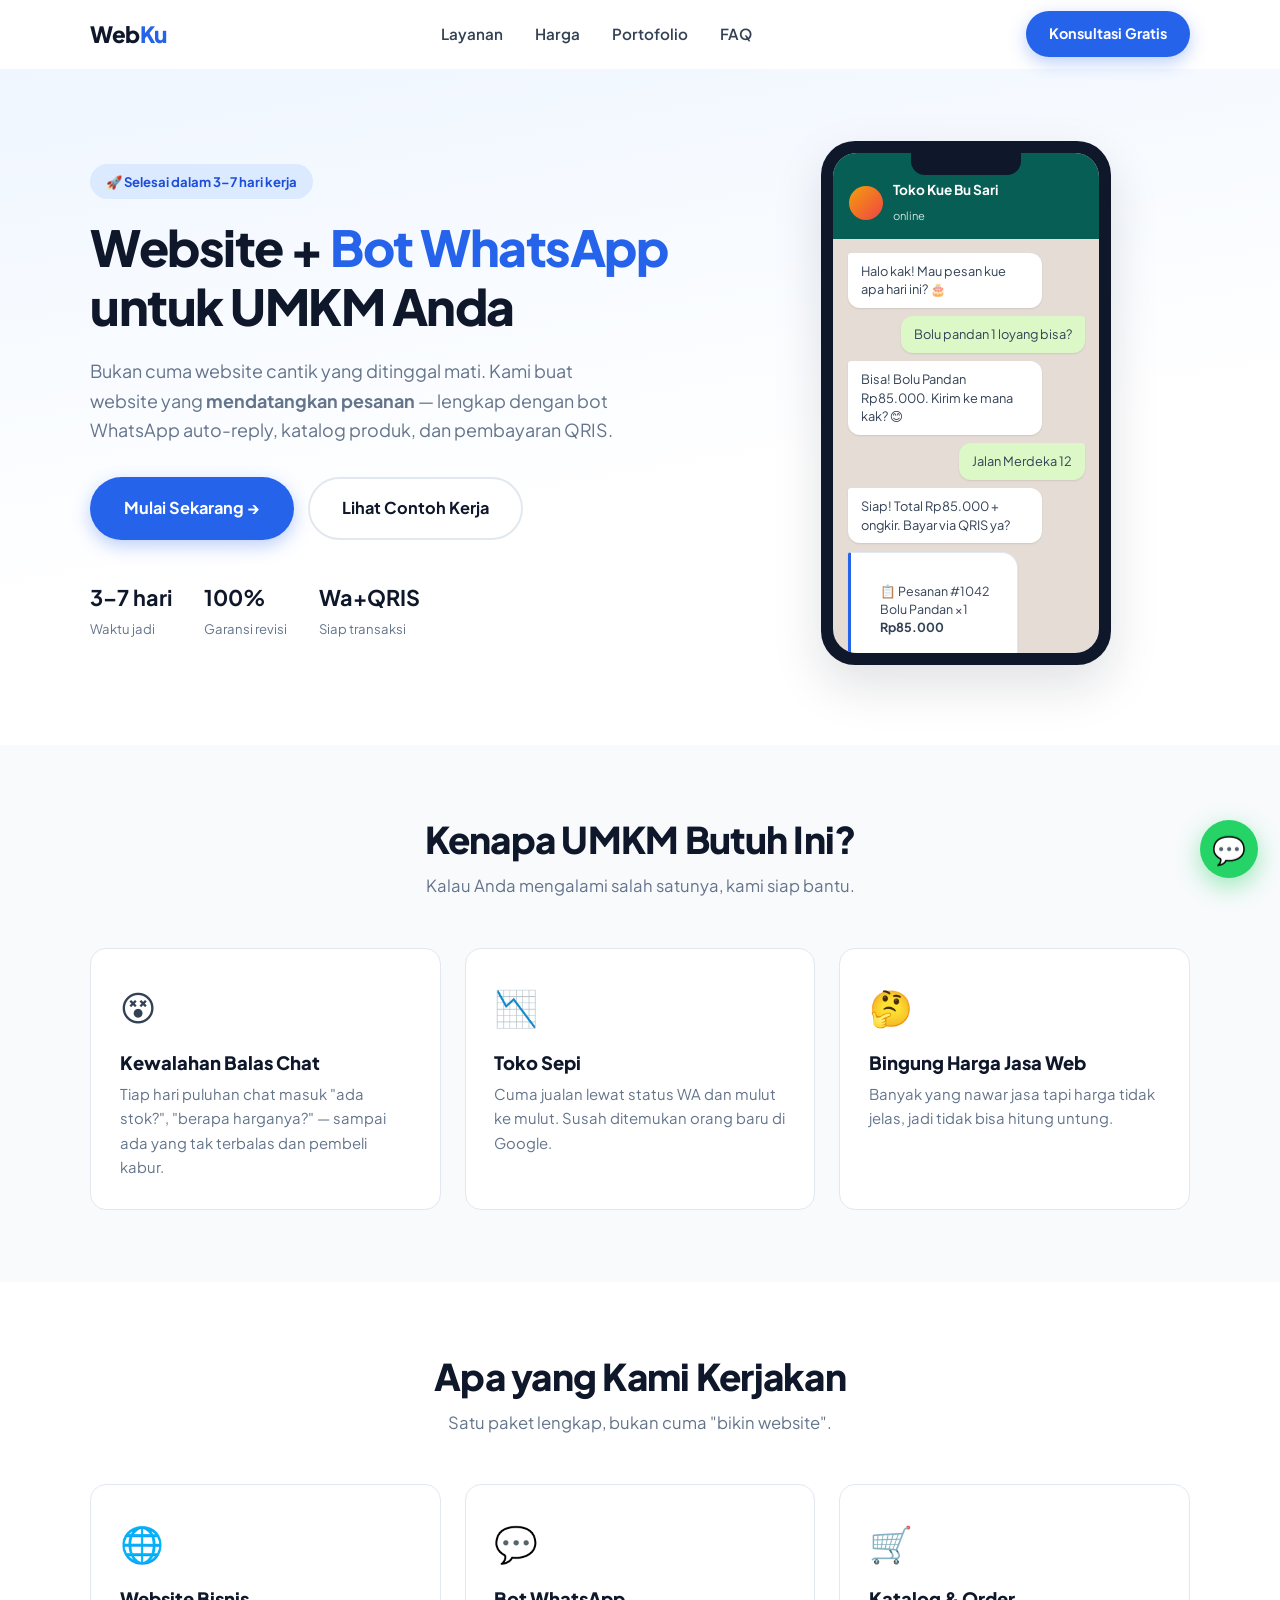
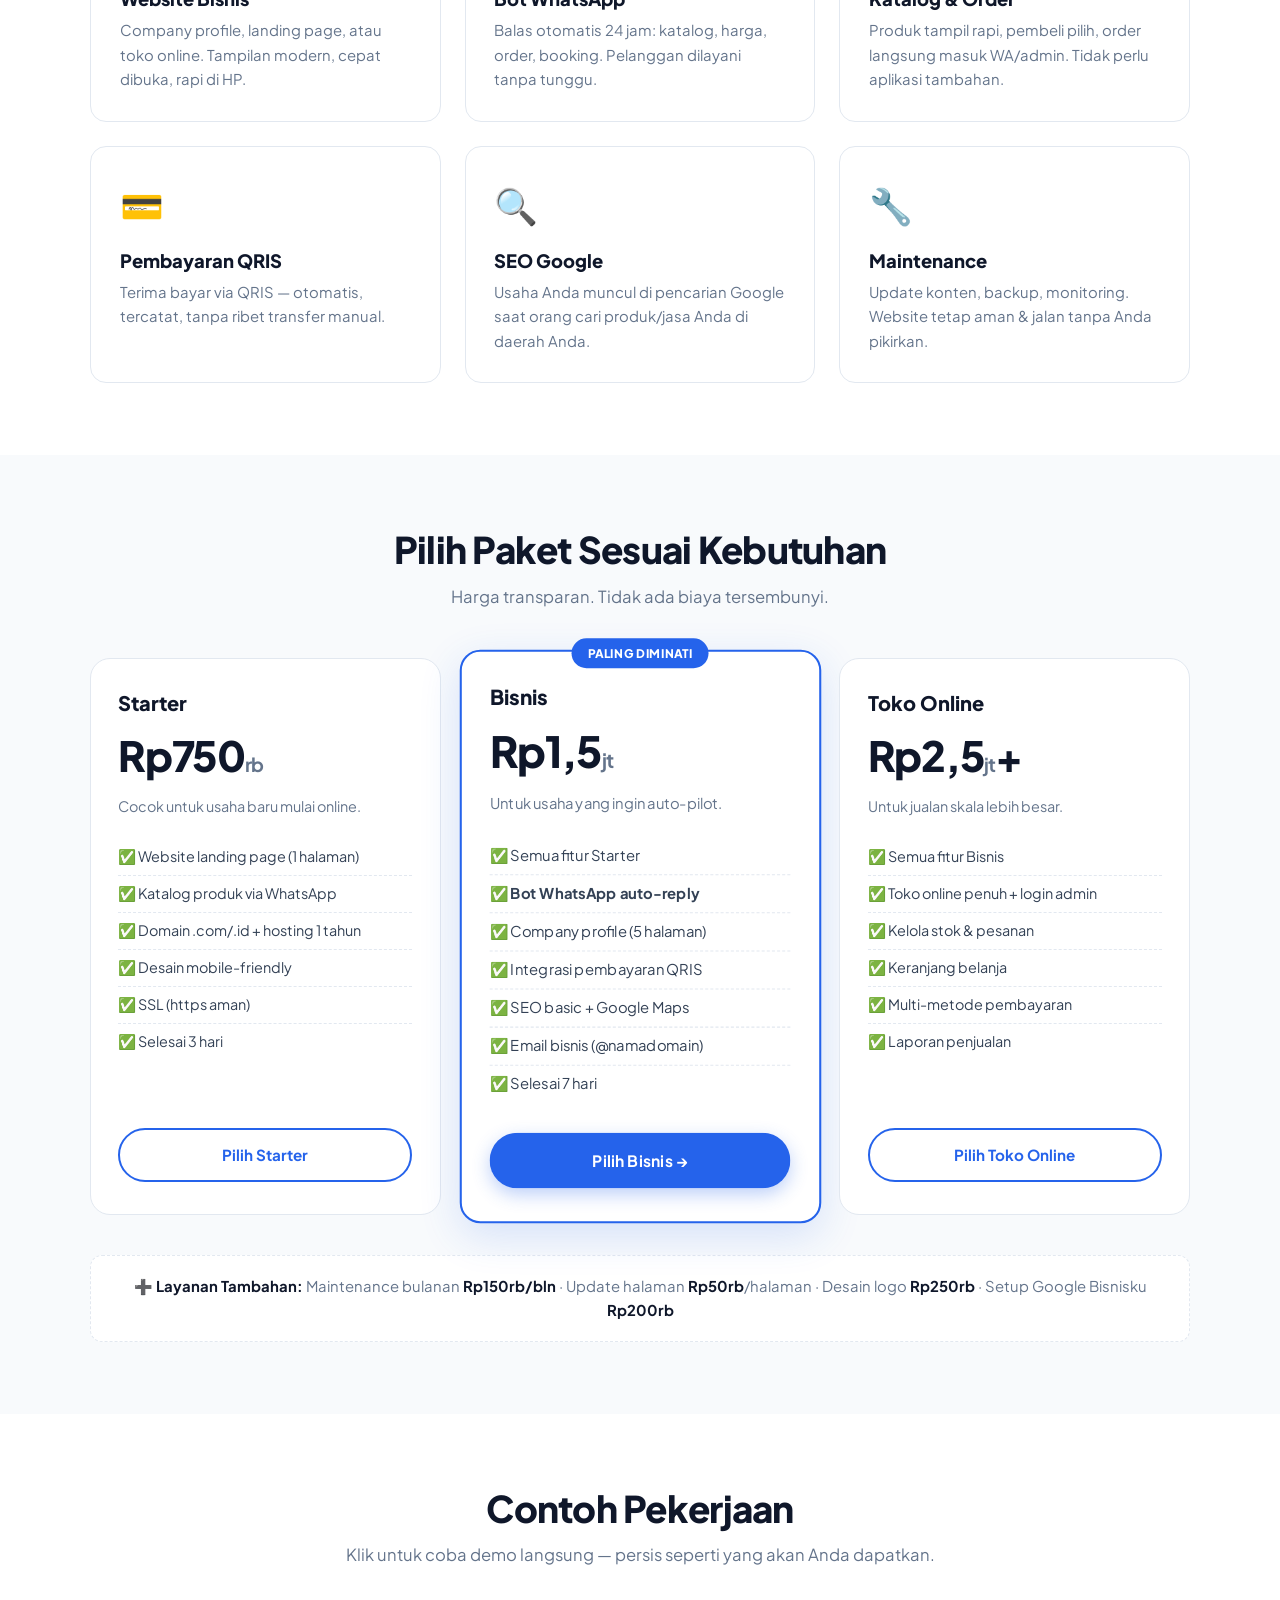
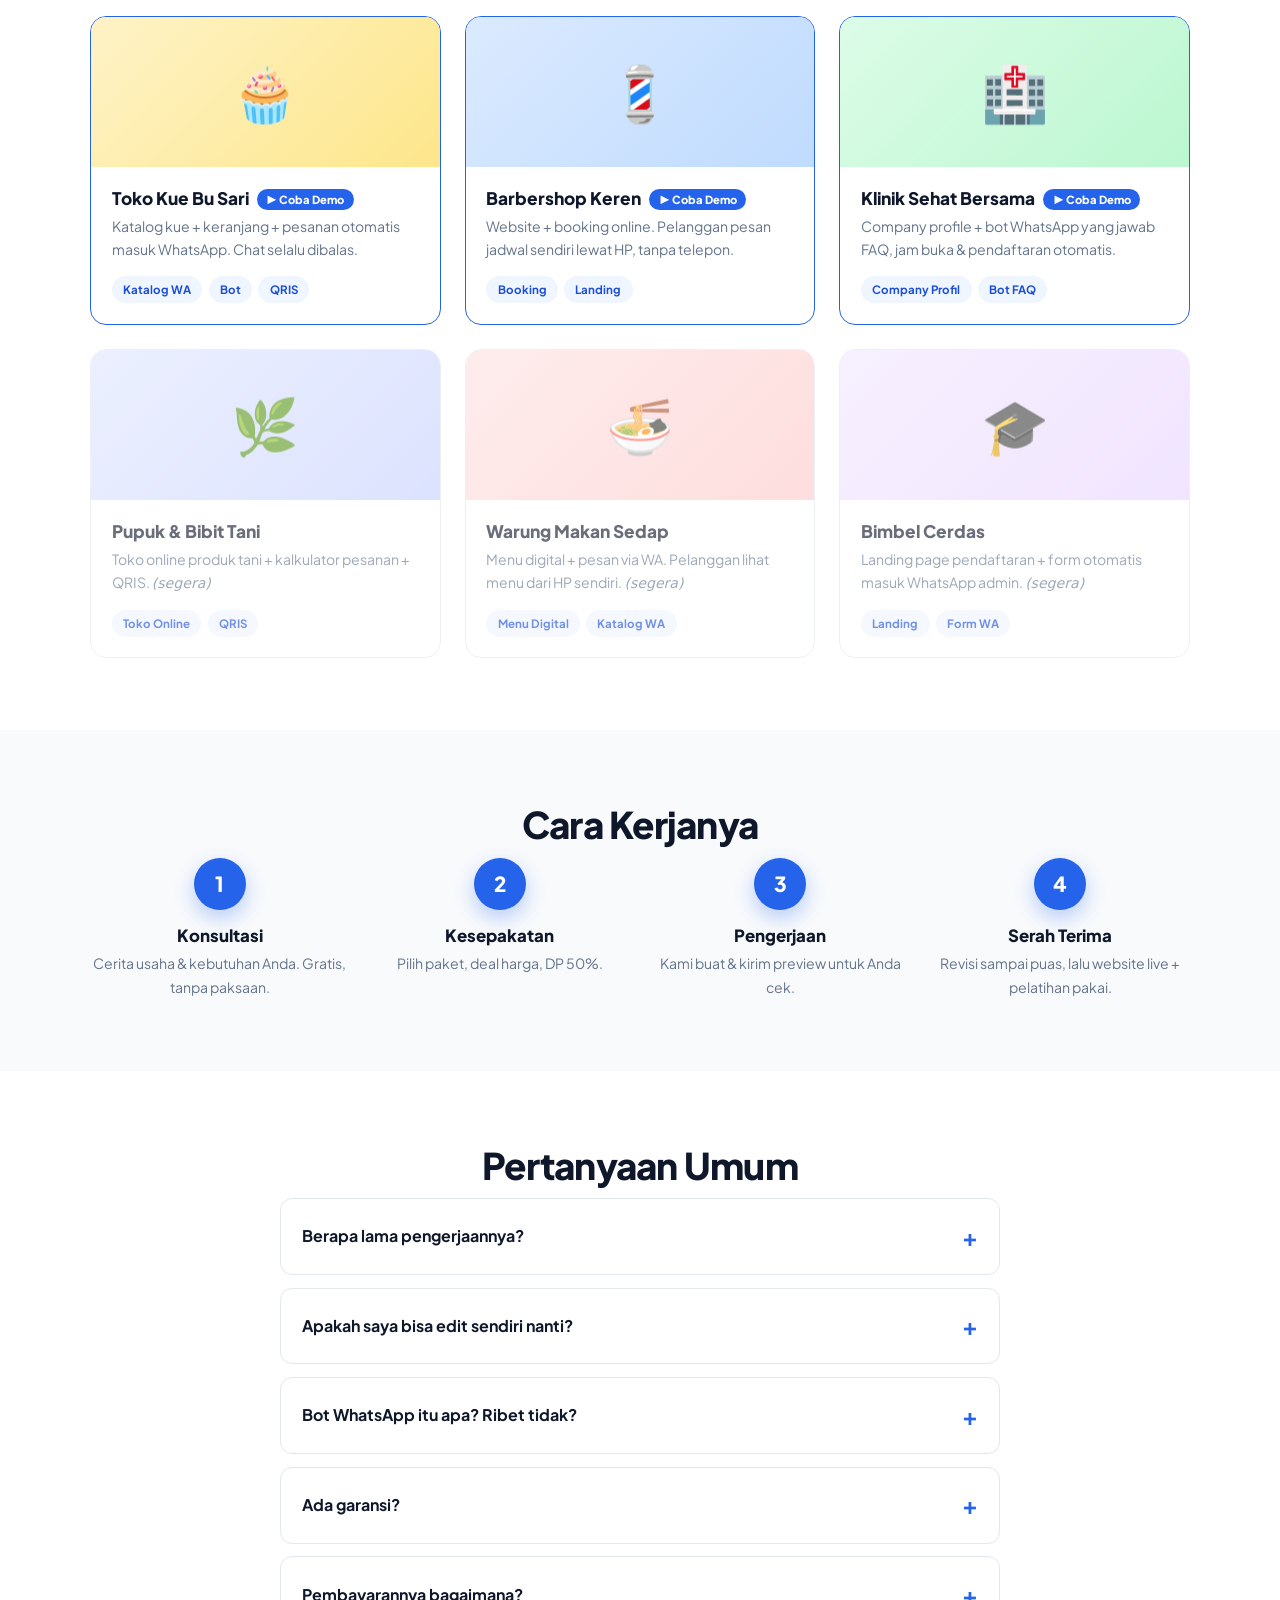
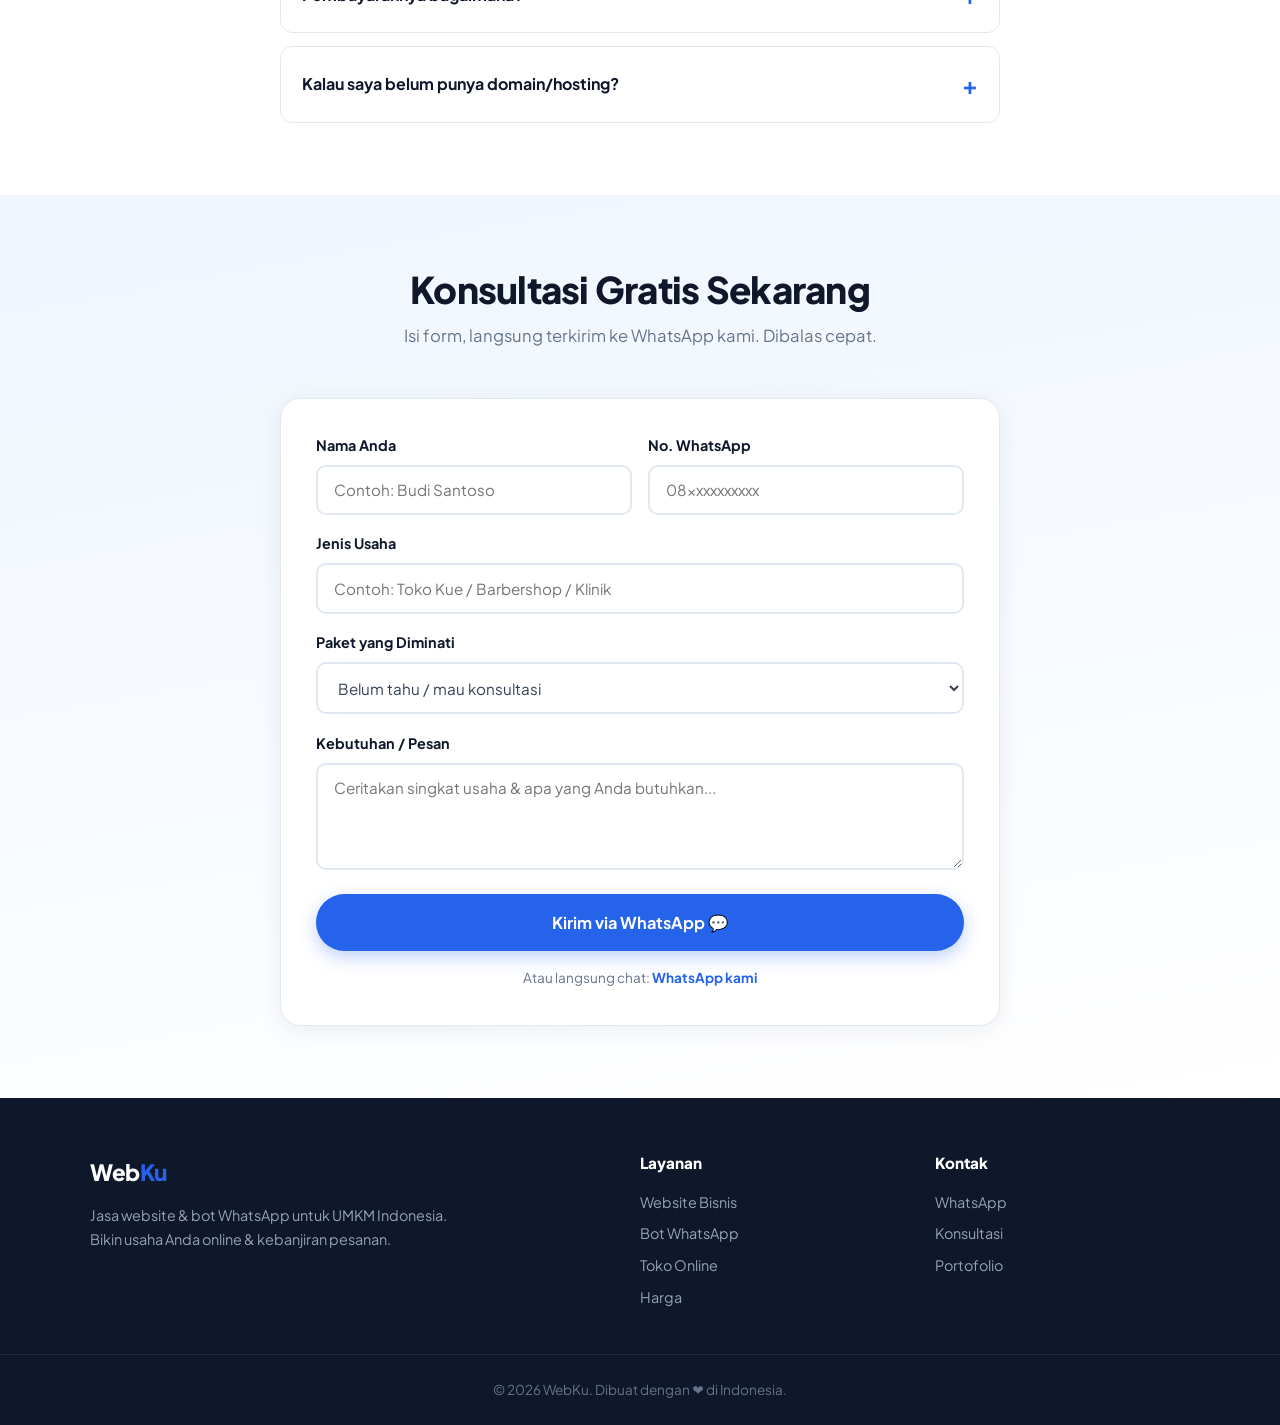
==== commit f2ec160e: "Portofolio bisa diklik + 3 demo interaktif - demo/toko-kue.html: katalog + keranjang + order ke WA -" ====
--- a/index.html
+++ b/index.html
@@ -157,31 +157,31 @@
 <section class="section portfolio" id="portfolio">
   <div class="container">
     <h2 class="section-title">Contoh Pekerjaan</h2>
-    <p class="section-sub">Beberapa hasil yang sudah kami kerjakan.</p>
+    <p class="section-sub">Klik untuk coba demo langsung — persis seperti yang akan Anda dapatkan.</p>
     <div class="grid-3">
-      <div class="pf-card">
+      <a class="pf-card" href="demo/toko-kue.html" target="_blank" rel="noopener">
         <div class="pf-thumb pf-1">🧁</div>
-        <div class="pf-body"><h3>Toko Kue Bu Sari</h3><p>Katalog + bot WA auto-order + QRIS. Pesanan naik karena chat selalu dibalas.</p><div class="pf-tags"><span>Katalog WA</span><span>Bot</span><span>QRIS</span></div></div>
-      </div>
-      <div class="pf-card">
+        <div class="pf-body"><h3>Toko Kue Bu Sari <span class="pf-live">▶ Coba Demo</span></h3><p>Katalog kue + keranjang + pesanan otomatis masuk WhatsApp. Chat selalu dibalas.</p><div class="pf-tags"><span>Katalog WA</span><span>Bot</span><span>QRIS</span></div></div>
+      </a>
+      <a class="pf-card" href="demo/barbershop.html" target="_blank" rel="noopener">
         <div class="pf-thumb pf-2">💈</div>
-        <div class="pf-body"><h3>Barbershop Keren</h3><p>Website + booking online. Pelanggan pesan jadwal sendiri, tanpa telepon-teleponan.</p><div class="pf-tags"><span>Booking</span><span>Landing</span></div></div>
-      </div>
-      <div class="pf-card">
+        <div class="pf-body"><h3>Barbershop Keren <span class="pf-live">▶ Coba Demo</span></h3><p>Website + booking online. Pelanggan pesan jadwal sendiri lewat HP, tanpa telepon.</p><div class="pf-tags"><span>Booking</span><span>Landing</span></div></div>
+      </a>
+      <a class="pf-card" href="demo/klinik.html" target="_blank" rel="noopener">
         <div class="pf-thumb pf-3">🏥</div>
-        <div class="pf-body"><h3>Klinik Sehat Bersama</h3><p>Company profile + bot WA jawab FAQ dokter, jam buka, dan pendaftaran.</p><div class="pf-tags"><span>Company Profil</span><span>Bot FAQ</span></div></div>
-      </div>
-      <div class="pf-card">
+        <div class="pf-body"><h3>Klinik Sehat Bersama <span class="pf-live">▶ Coba Demo</span></h3><p>Company profile + bot WhatsApp yang jawab FAQ, jam buka & pendaftaran otomatis.</p><div class="pf-tags"><span>Company Profil</span><span>Bot FAQ</span></div></div>
+      </a>
+      <div class="pf-card pf-off">
         <div class="pf-thumb pf-4">🌿</div>
-        <div class="pf-body"><h3>Pupuk & Bibit Tani</h3><p>Toko online produk tani + kalkulator pesanan + QRIS.</p><div class="pf-tags"><span>Toko Online</span><span>QRIS</span></div></div>
-      </div>
-      <div class="pf-card">
+        <div class="pf-body"><h3>Pupuk & Bibit Tani</h3><p>Toko online produk tani + kalkulator pesanan + QRIS. <em>(segera)</em></p><div class="pf-tags"><span>Toko Online</span><span>QRIS</span></div></div>
+      </div>
+      <div class="pf-card pf-off">
         <div class="pf-thumb pf-5">🍜</div>
-        <div class="pf-body"><h3>Warung Makan Sedap</h3><p>Menu digital + pesan via WA. Pelanggan lihat menu dari HP sendiri.</p><div class="pf-tags"><span>Menu Digital</span><span>Katalog WA</span></div></div>
-      </div>
-      <div class="pf-card">
+        <div class="pf-body"><h3>Warung Makan Sedap</h3><p>Menu digital + pesan via WA. Pelanggan lihat menu dari HP sendiri. <em>(segera)</em></p><div class="pf-tags"><span>Menu Digital</span><span>Katalog WA</span></div></div>
+      </div>
+      <div class="pf-card pf-off">
         <div class="pf-thumb pf-6">🎓</div>
-        <div class="pf-body"><h3>Bimbel Cerdas</h3><p>Landing page pendaftaran + form otomatis masuk WhatsApp admin.</p><div class="pf-tags"><span>Landing</span><span>Form WA</span></div></div>
+        <div class="pf-body"><h3>Bimbel Cerdas</h3><p>Landing page pendaftaran + form otomatis masuk WhatsApp admin. <em>(segera)</em></p><div class="pf-tags"><span>Landing</span><span>Form WA</span></div></div>
       </div>
     </div>
   </div>
--- a/css/style.css
+++ b/css/style.css
@@ -138,8 +138,13 @@
 
 /* ============ PORTFOLIO ============ */
 .portfolio { background: #fff; }
-.pf-card { border: 1px solid var(--line); border-radius: var(--radius); overflow: hidden; background: #fff; transition: all .25s; }
+.pf-card { border: 1px solid var(--line); border-radius: var(--radius); overflow: hidden; background: #fff; transition: all .25s; display: block; }
 .pf-card:hover { transform: translateY(-5px); box-shadow: var(--shadow-lg); }
+a.pf-card { cursor: pointer; border-color: var(--primary); }
+a.pf-card:hover { border-color: var(--primary-d); }
+.pf-live { font-size: .7rem; font-weight: 800; color: #fff; background: var(--primary); padding: .2rem .6rem; border-radius: 999px; vertical-align: middle; margin-left: .3rem; white-space: nowrap; }
+.pf-off { opacity: .62; }
+.pf-off:hover { transform: none; box-shadow: none; }
 .pf-thumb { height: 150px; display: flex; align-items: center; justify-content: center; font-size: 3.4rem; }
 .pf-1 { background: linear-gradient(135deg,#fef3c7,#fde68a); }
 .pf-2 { background: linear-gradient(135deg,#dbeafe,#bfdbfe); }
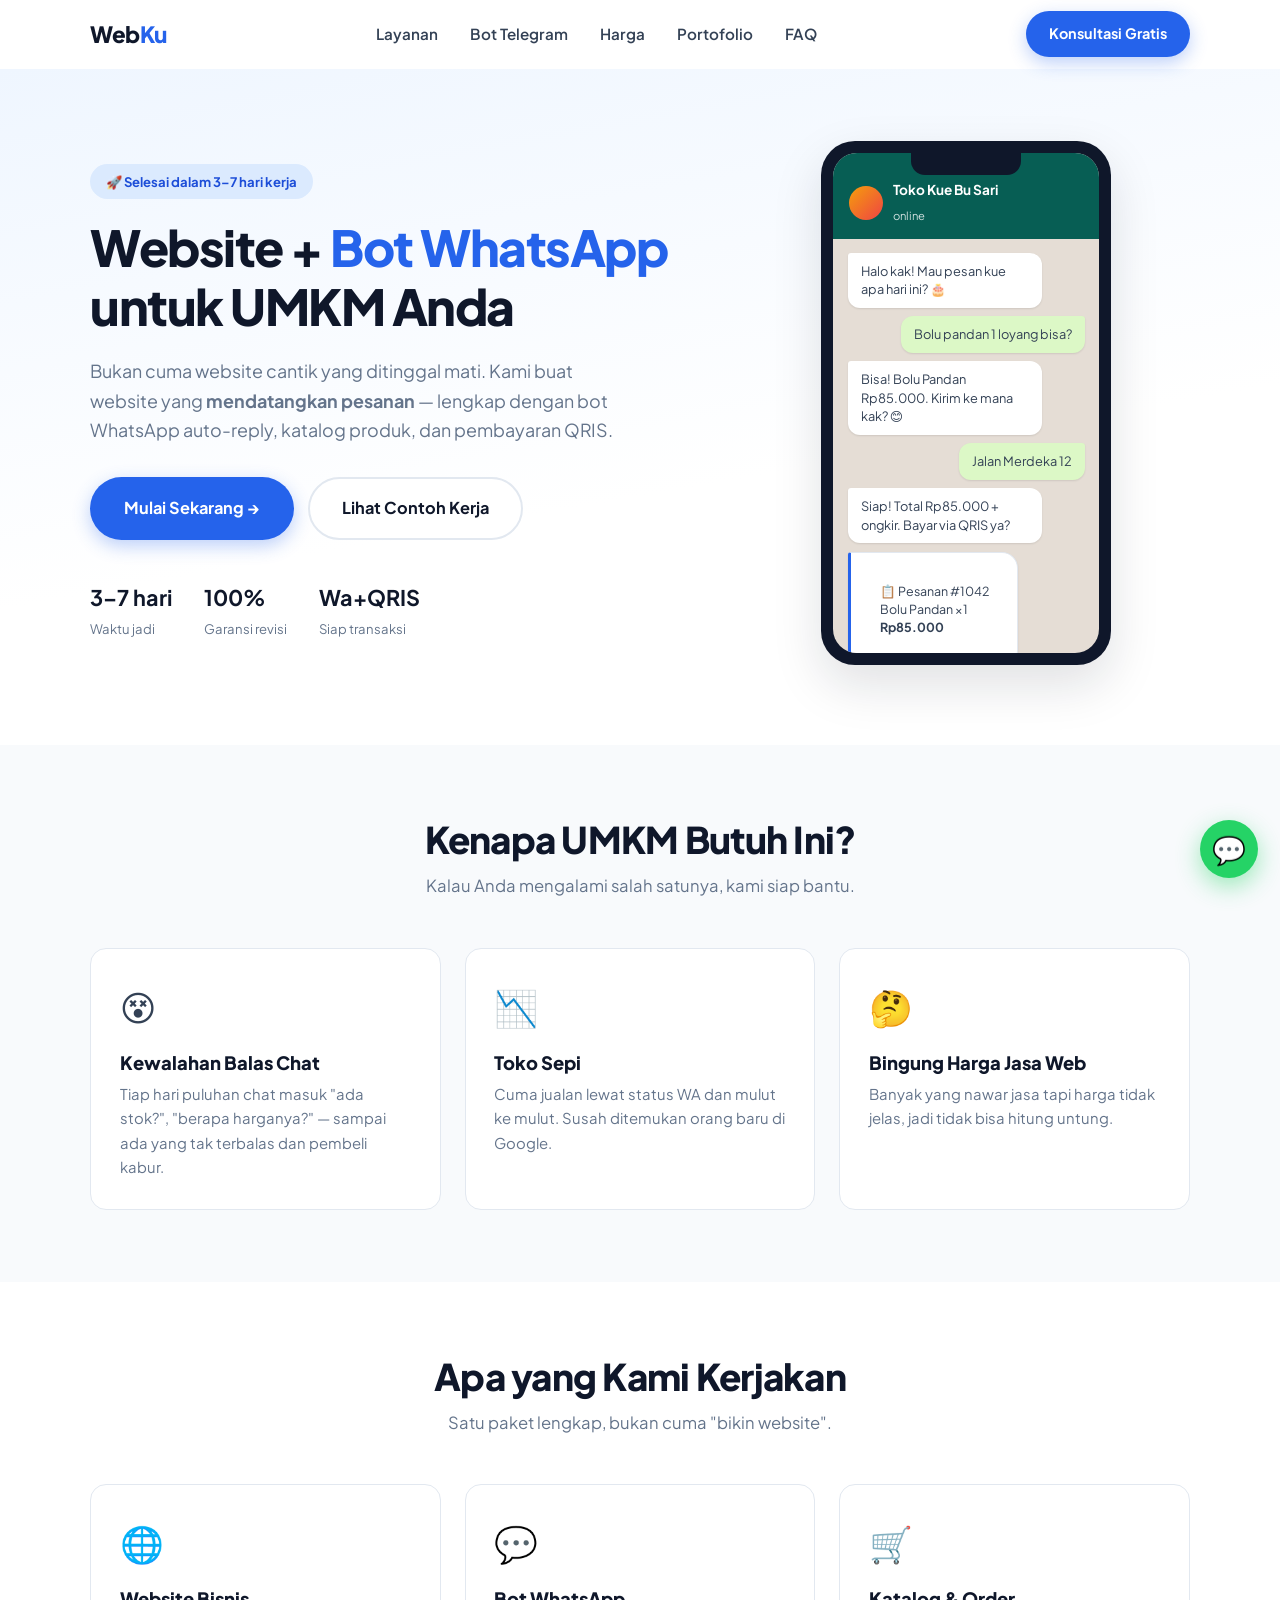
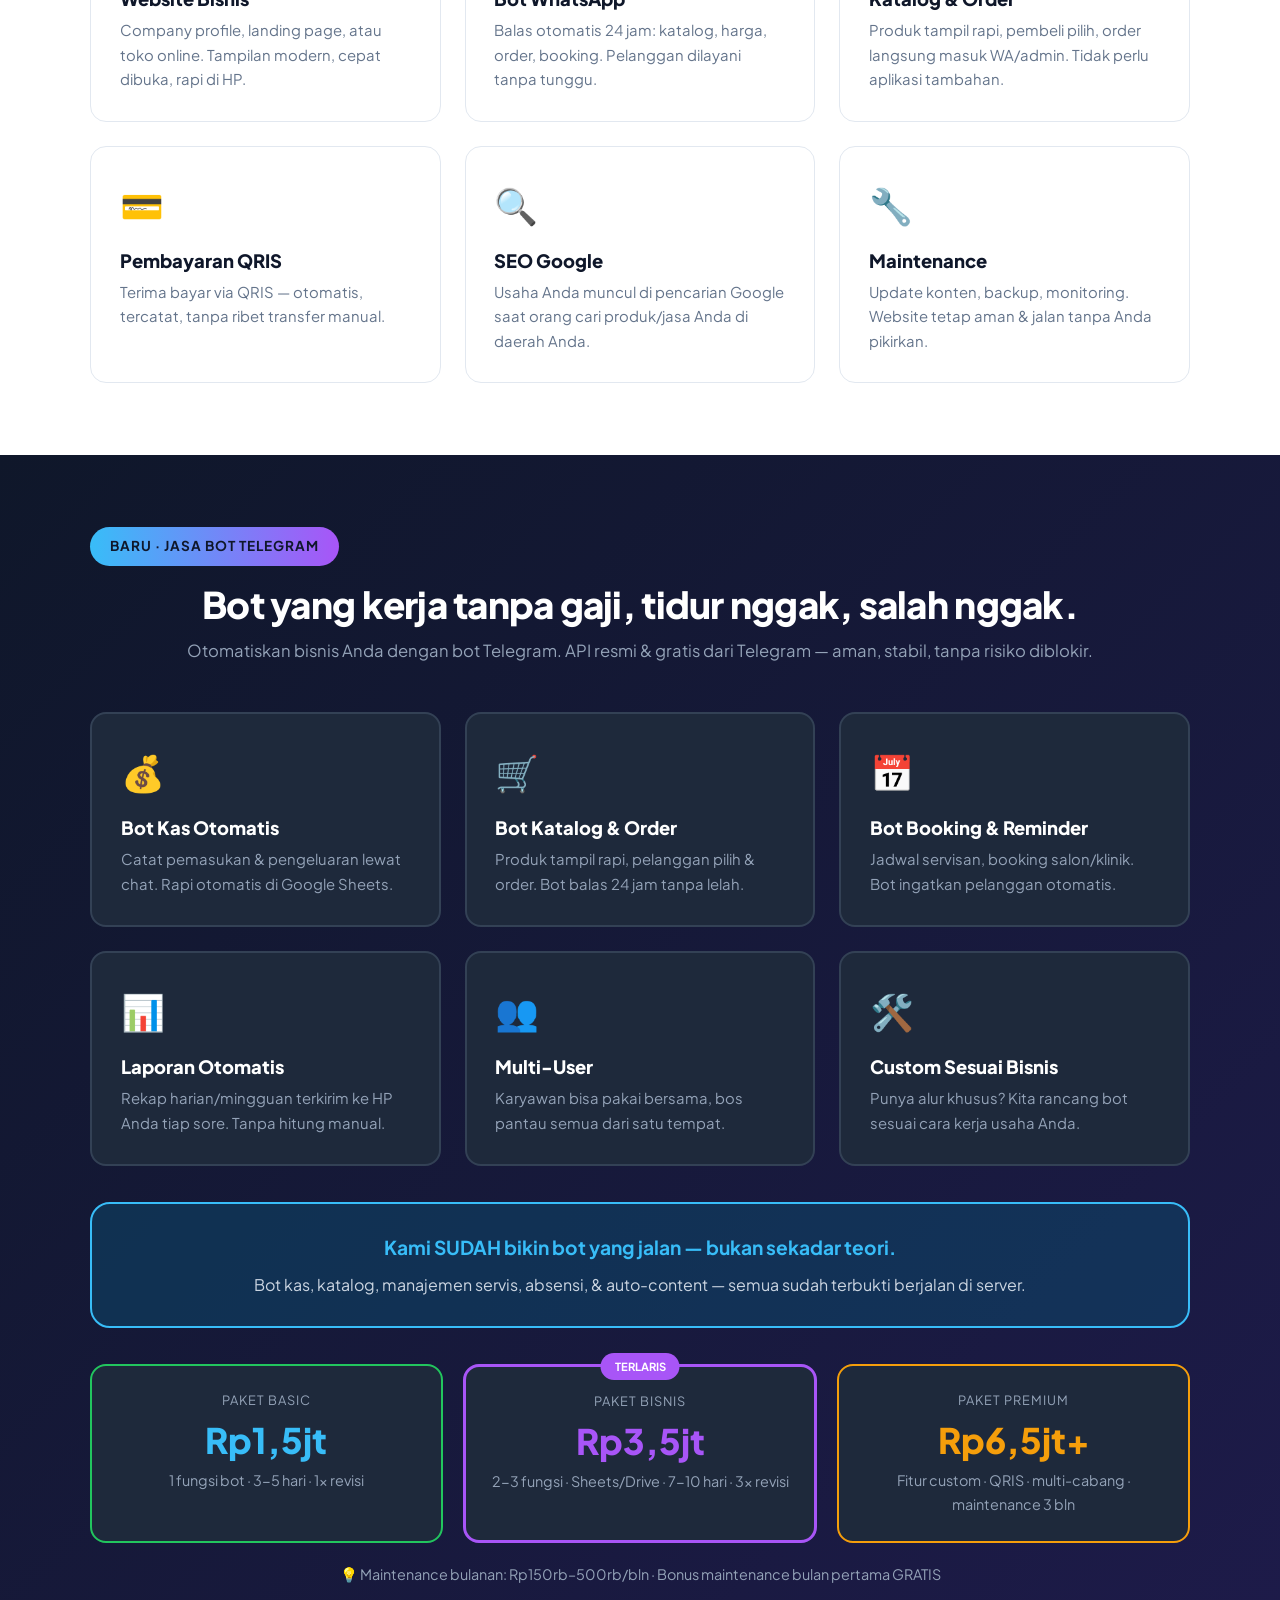
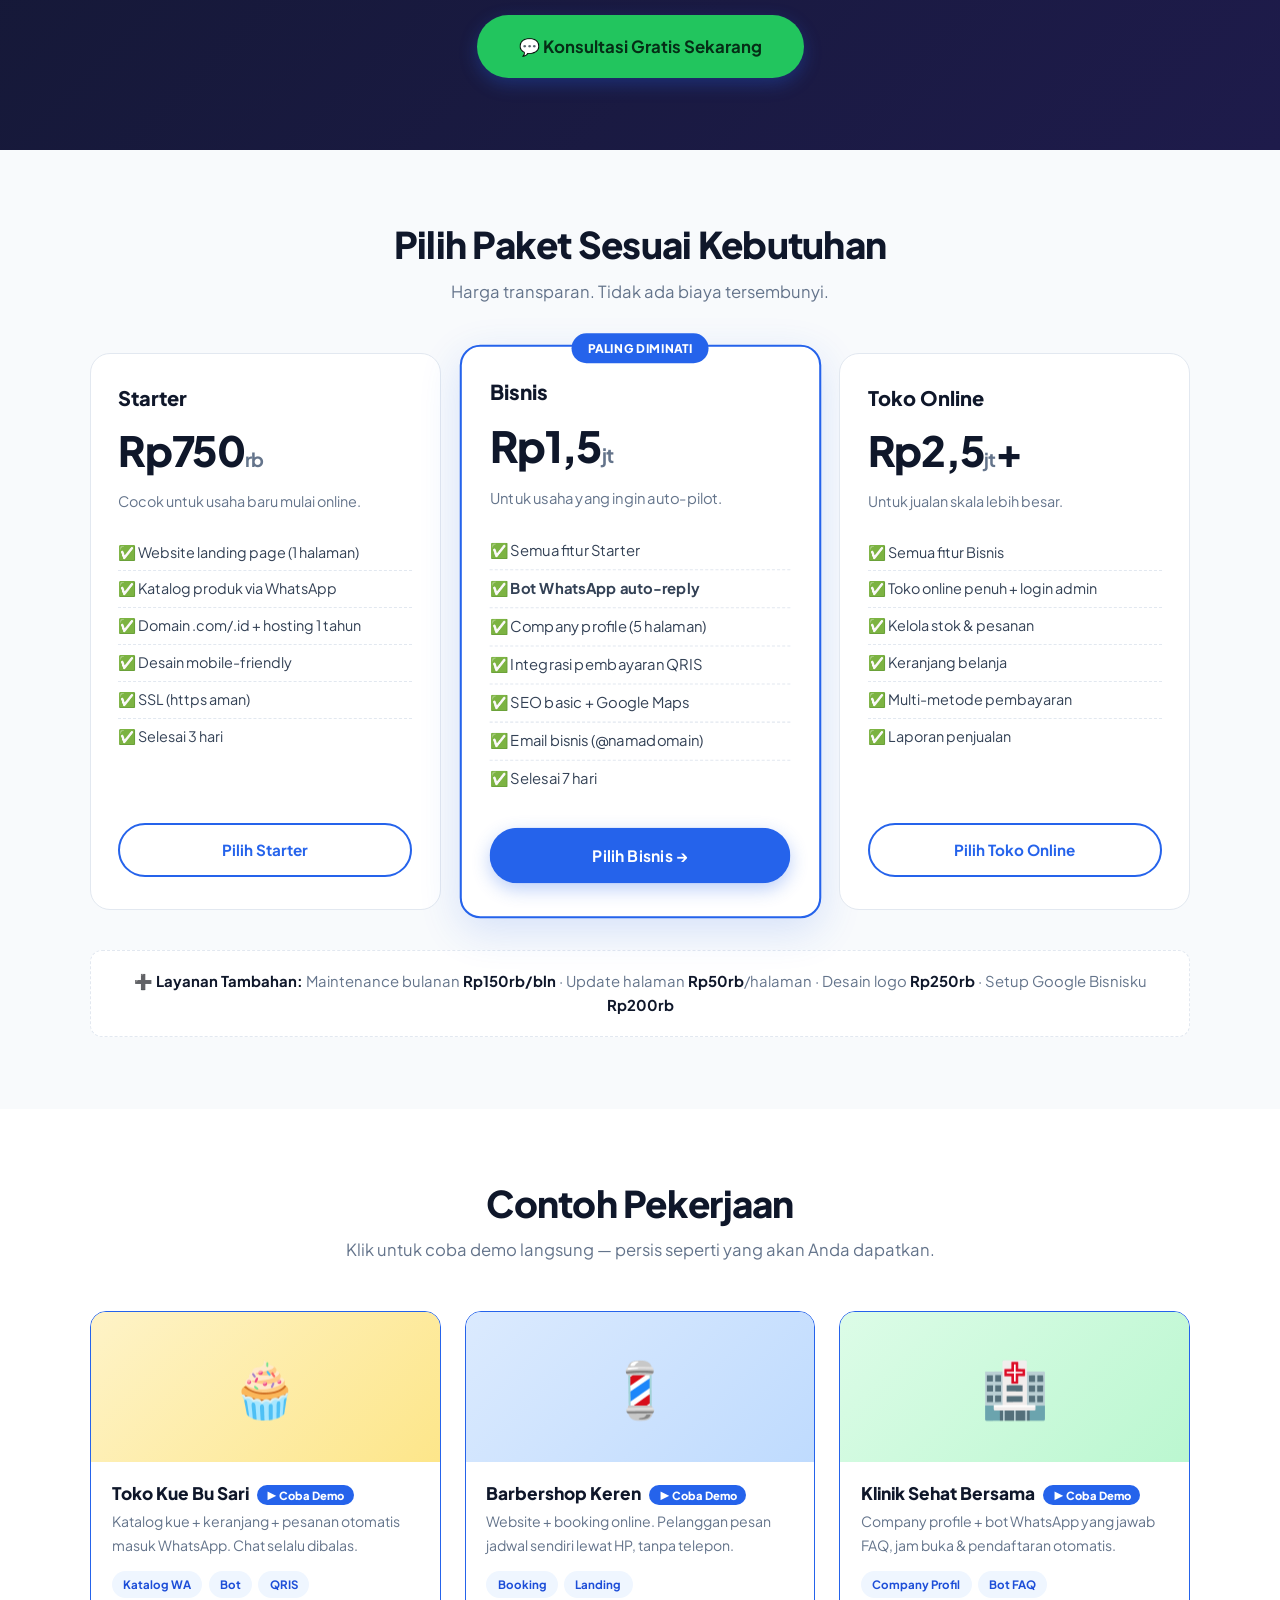
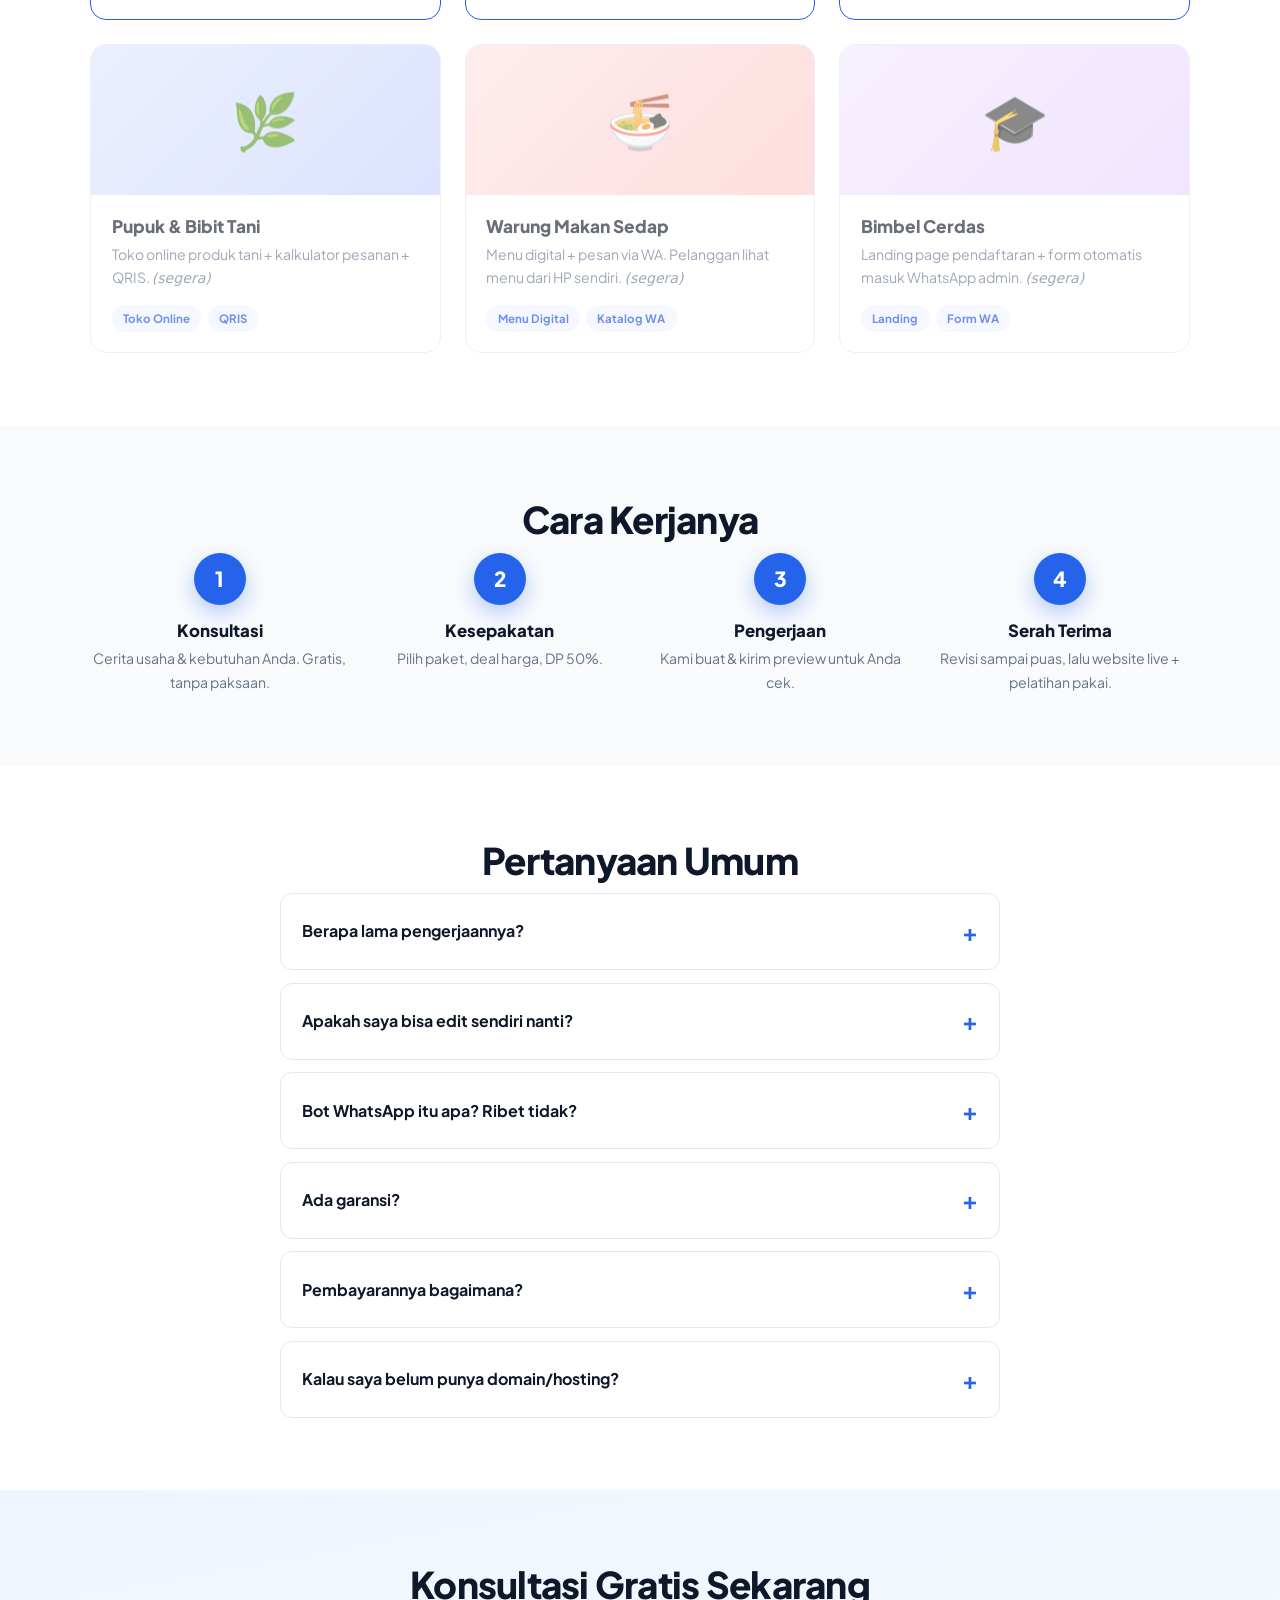
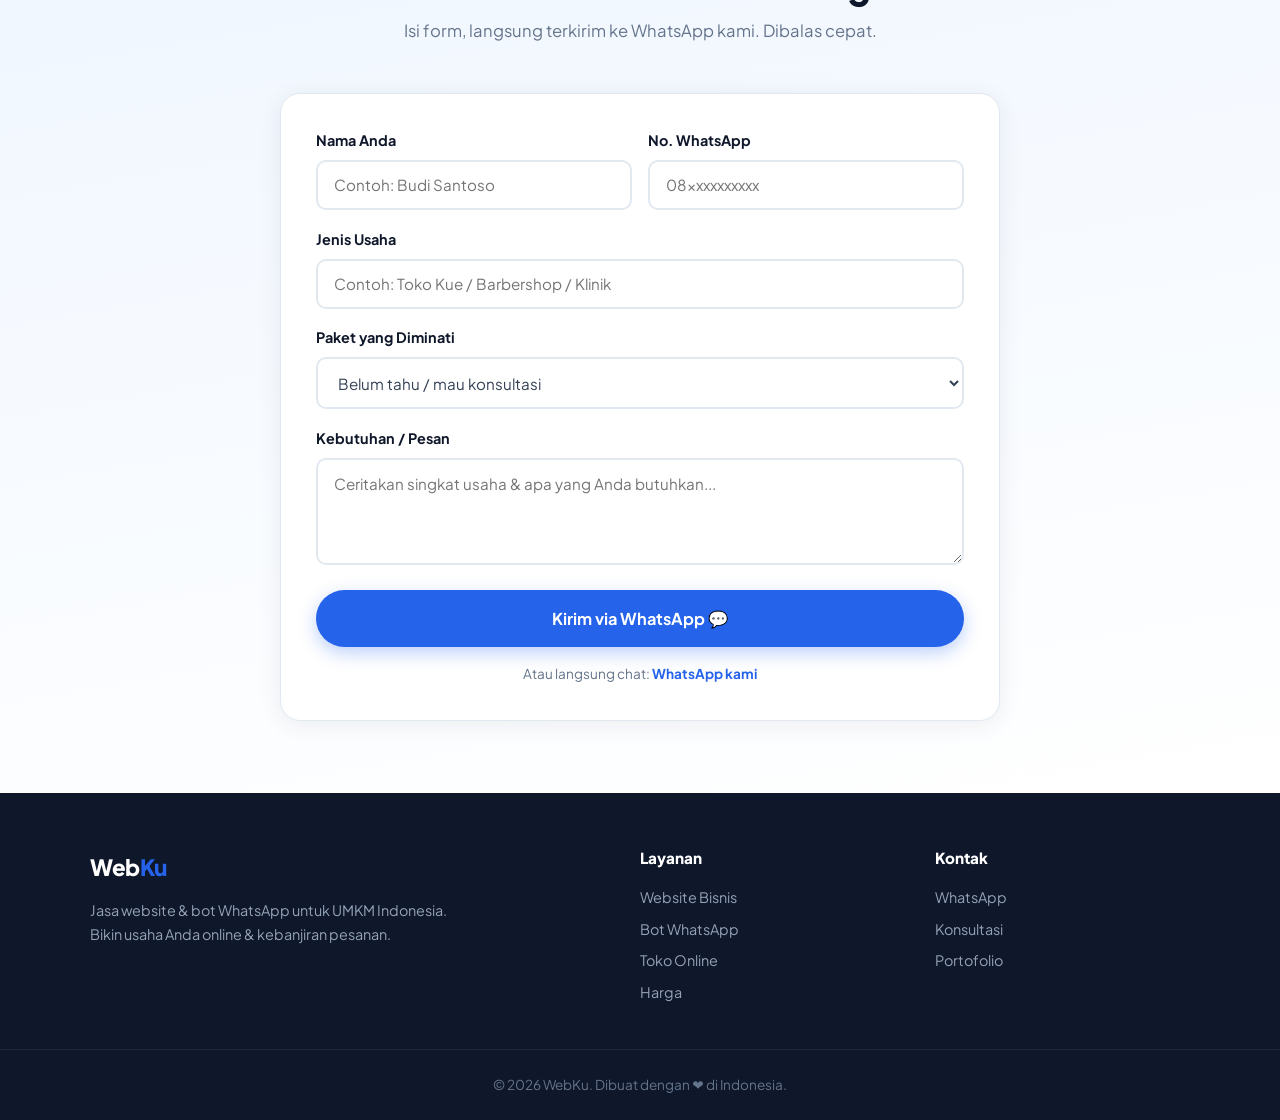
==== commit 36283f90: "Tambah jasa Bot Telegram: section landing page, paket usaha, tabel prospek, poster promosi" ====
--- a/index.html
+++ b/index.html
@@ -23,6 +23,7 @@
     <a href="#" class="logo">Web<span>Ku</span></a>
     <ul class="nav-links">
       <li><a href="#layanan">Layanan</a></li>
+      <li><a href="#bot-telegram">Bot Telegram</a></li>
       <li><a href="#harga">Harga</a></li>
       <li><a href="#portfolio">Portofolio</a></li>
       <li><a href="#faq">FAQ</a></li>
@@ -92,6 +93,52 @@
       <div class="card"><div class="card-ico">💳</div><h3>Pembayaran QRIS</h3><p>Terima bayar via QRIS — otomatis, tercatat, tanpa ribet transfer manual.</p></div>
       <div class="card"><div class="card-ico">🔍</div><h3>SEO Google</h3><p>Usaha Anda muncul di pencarian Google saat orang cari produk/jasa Anda di daerah Anda.</p></div>
       <div class="card"><div class="card-ico">🔧</div><h3>Maintenance</h3><p>Update konten, backup, monitoring. Website tetap aman & jalan tanpa Anda pikirkan.</p></div>
+    </div>
+  </div>
+</section>
+
+<!-- BOT TELEGRAM (BARU) -->
+<section class="section" id="bot-telegram" style="background:linear-gradient(135deg,#0f172a 0%,#1e1b4b 100%);color:#fff">
+  <div class="container">
+    <div style="display:inline-block;background:linear-gradient(90deg,#38bdf8,#a855f7);color:#0f172a;font-weight:700;padding:8px 20px;border-radius:30px;font-size:.85rem;letter-spacing:1px;margin-bottom:16px">BARU · JASA BOT TELEGRAM</div>
+    <h2 class="section-title" style="color:#fff">Bot yang kerja tanpa gaji, tidur nggak, salah nggak.</h2>
+    <p class="section-sub" style="color:#94a3b8">Otomatiskan bisnis Anda dengan bot Telegram. API resmi &amp; gratis dari Telegram — aman, stabil, tanpa risiko diblokir.</p>
+    <div class="grid-3" style="margin-top:32px">
+      <div class="card" style="background:#1e293b;border:2px solid #334155"><div class="card-ico">💰</div><h3 style="color:#fff">Bot Kas Otomatis</h3><p style="color:#94a3b8">Catat pemasukan &amp; pengeluaran lewat chat. Rapi otomatis di Google Sheets.</p></div>
+      <div class="card" style="background:#1e293b;border:2px solid #334155"><div class="card-ico">🛒</div><h3 style="color:#fff">Bot Katalog &amp; Order</h3><p style="color:#94a3b8">Produk tampil rapi, pelanggan pilih &amp; order. Bot balas 24 jam tanpa lelah.</p></div>
+      <div class="card" style="background:#1e293b;border:2px solid #334155"><div class="card-ico">📅</div><h3 style="color:#fff">Bot Booking &amp; Reminder</h3><p style="color:#94a3b8">Jadwal servisan, booking salon/klinik. Bot ingatkan pelanggan otomatis.</p></div>
+      <div class="card" style="background:#1e293b;border:2px solid #334155"><div class="card-ico">📊</div><h3 style="color:#fff">Laporan Otomatis</h3><p style="color:#94a3b8">Rekap harian/mingguan terkirim ke HP Anda tiap sore. Tanpa hitung manual.</p></div>
+      <div class="card" style="background:#1e293b;border:2px solid #334155"><div class="card-ico">👥</div><h3 style="color:#fff">Multi-User</h3><p style="color:#94a3b8">Karyawan bisa pakai bersama, bos pantau semua dari satu tempat.</p></div>
+      <div class="card" style="background:#1e293b;border:2px solid #334155"><div class="card-ico">🛠️</div><h3 style="color:#fff">Custom Sesuai Bisnis</h3><p style="color:#94a3b8">Punya alur khusus? Kita rancang bot sesuai cara kerja usaha Anda.</p></div>
+    </div>
+
+    <div style="background:rgba(12,74,110,.5);border:2px solid #38bdf8;border-radius:20px;padding:28px;margin:36px 0;text-align:center">
+      <p style="font-size:1.2rem;font-weight:700;color:#38bdf8;margin:0 0 8px">Kami SUDAH bikin bot yang jalan — bukan sekadar teori.</p>
+      <p style="color:#cbd5e1;margin:0">Bot kas, katalog, manajemen servis, absensi, &amp; auto-content — semua sudah terbukti berjalan di server.</p>
+    </div>
+
+    <div style="display:flex;flex-wrap:wrap;gap:20px;justify-content:center">
+      <div style="background:#1e293b;border:2px solid #22c55e;border-radius:16px;padding:24px;min-width:240px;flex:1;text-align:center">
+        <div style="font-size:.8rem;color:#94a3b8;letter-spacing:1px">PAKET BASIC</div>
+        <div style="font-size:2.2rem;font-weight:900;color:#38bdf8">Rp1,5jt</div>
+        <p style="color:#94a3b8;font-size:.9rem">1 fungsi bot · 3-5 hari · 1x revisi</p>
+      </div>
+      <div style="background:#1e293b;border:3px solid #a855f7;border-radius:16px;padding:24px;min-width:240px;flex:1;text-align:center;position:relative">
+        <div style="position:absolute;top:-14px;left:50%;transform:translateX(-50%);background:#a855f7;color:#fff;font-size:.7rem;font-weight:700;padding:4px 14px;border-radius:20px">TERLARIS</div>
+        <div style="font-size:.8rem;color:#94a3b8;letter-spacing:1px">PAKET BISNIS</div>
+        <div style="font-size:2.2rem;font-weight:900;color:#a855f7">Rp3,5jt</div>
+        <p style="color:#94a3b8;font-size:.9rem">2-3 fungsi · Sheets/Drive · 7-10 hari · 3x revisi</p>
+      </div>
+      <div style="background:#1e293b;border:2px solid #f59e0b;border-radius:16px;padding:24px;min-width:240px;flex:1;text-align:center">
+        <div style="font-size:.8rem;color:#94a3b8;letter-spacing:1px">PAKET PREMIUM</div>
+        <div style="font-size:2.2rem;font-weight:900;color:#f59e0b">Rp6,5jt+</div>
+        <p style="color:#94a3b8;font-size:.9rem">Fitur custom · QRIS · multi-cabang · maintenance 3 bln</p>
+      </div>
+    </div>
+
+    <p style="text-align:center;color:#94a3b8;margin-top:20px;font-size:.9rem">💡 Maintenance bulanan: Rp150rb–500rb/bln · Bonus maintenance bulan pertama GRATIS</p>
+    <div style="text-align:center;margin-top:28px">
+      <a href="https://wa.me/6285647376259?text=Halo%2C%20saya%20tertarik%20jasa%20Bot%20Telegram" class="btn btn-primary" style="display:inline-block;background:#22c55e;color:#052e16;font-weight:700;padding:16px 40px;border-radius:40px;text-decoration:none;font-size:1.05rem">💬 Konsultasi Gratis Sekarang</a>
     </div>
   </div>
 </section>
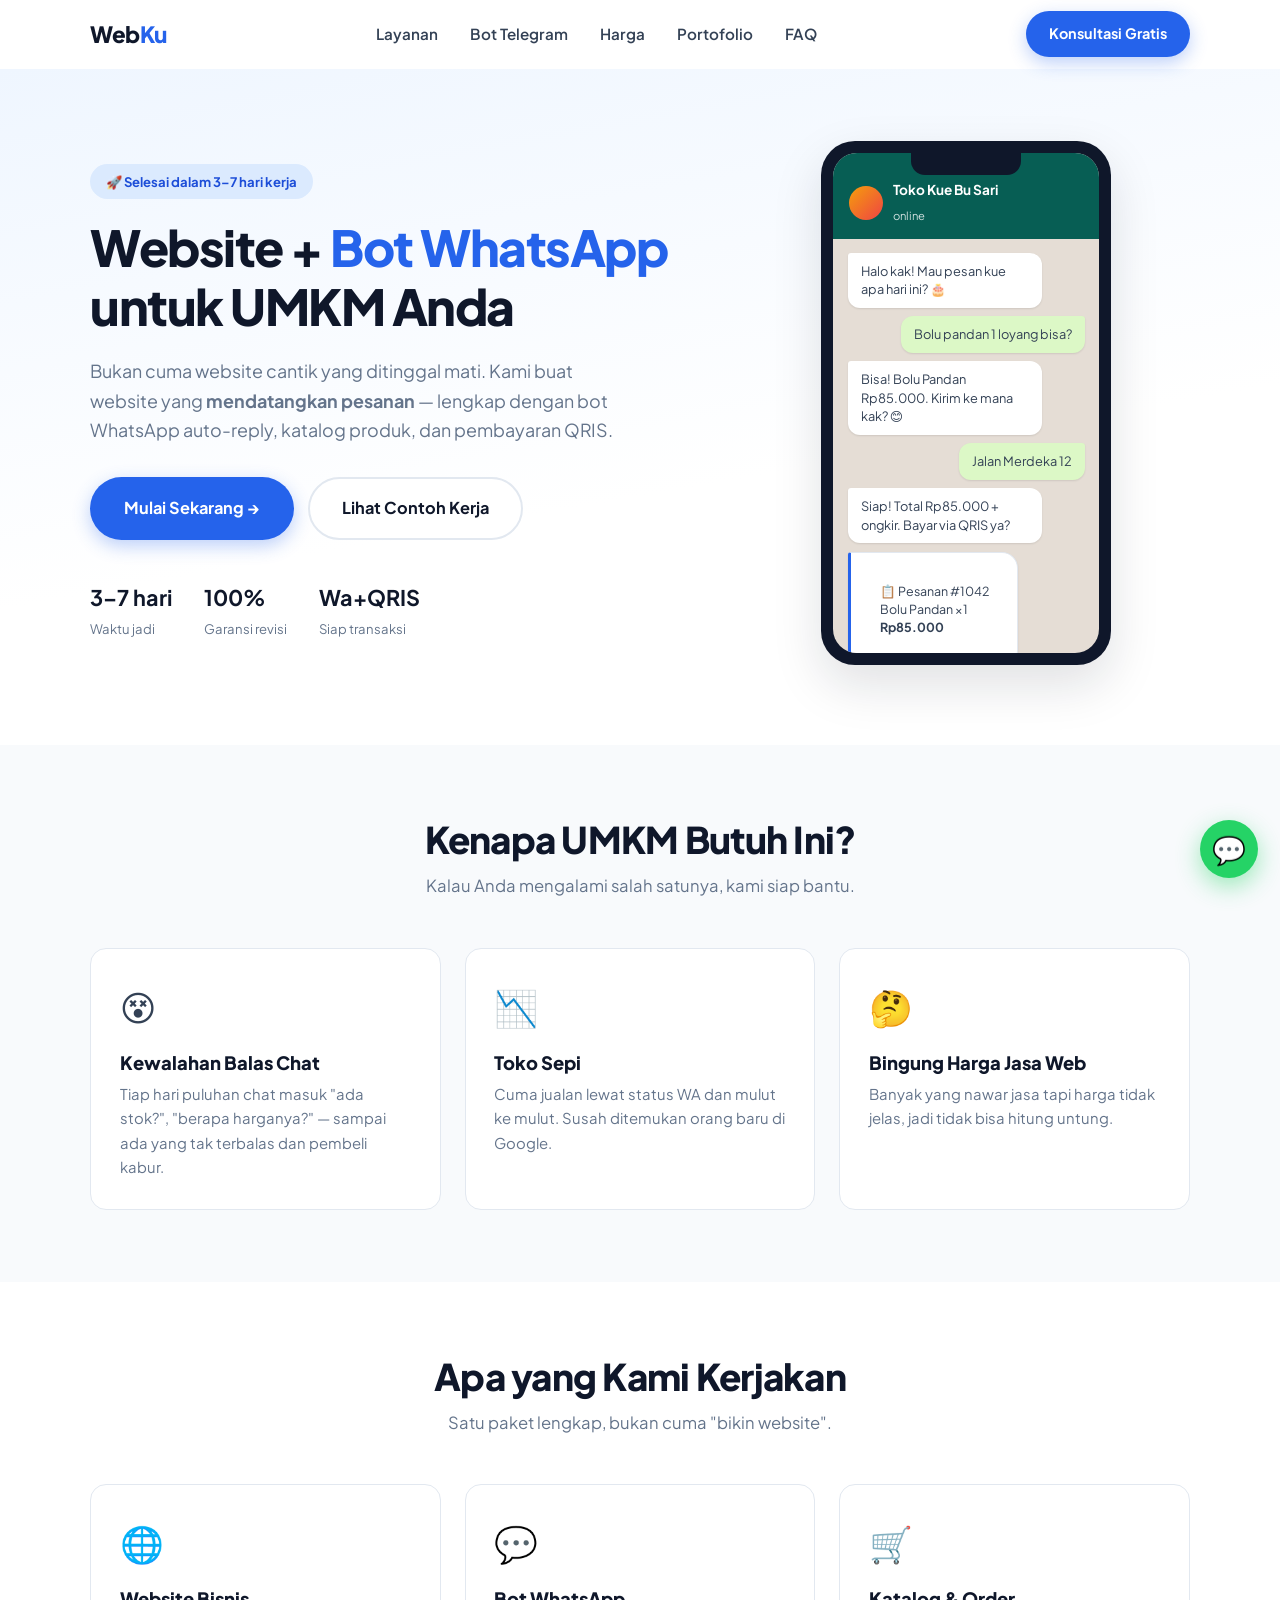
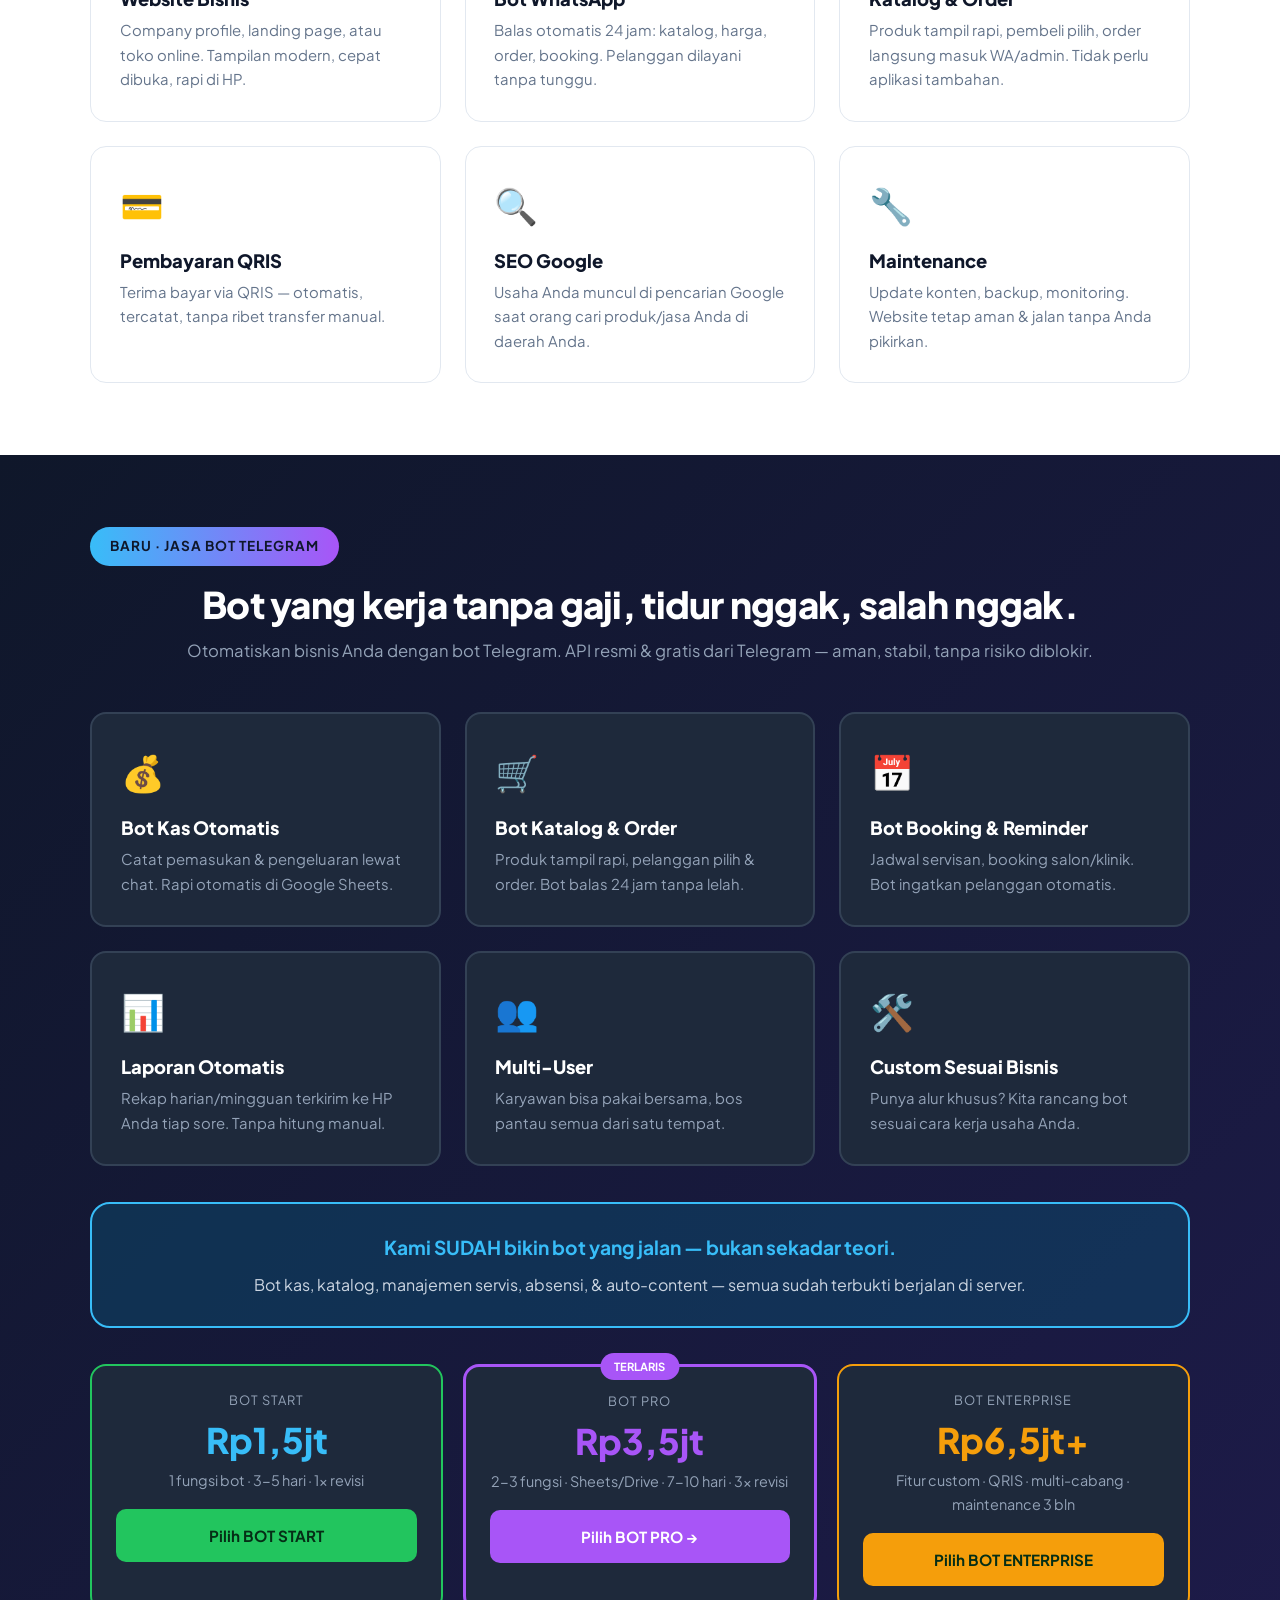
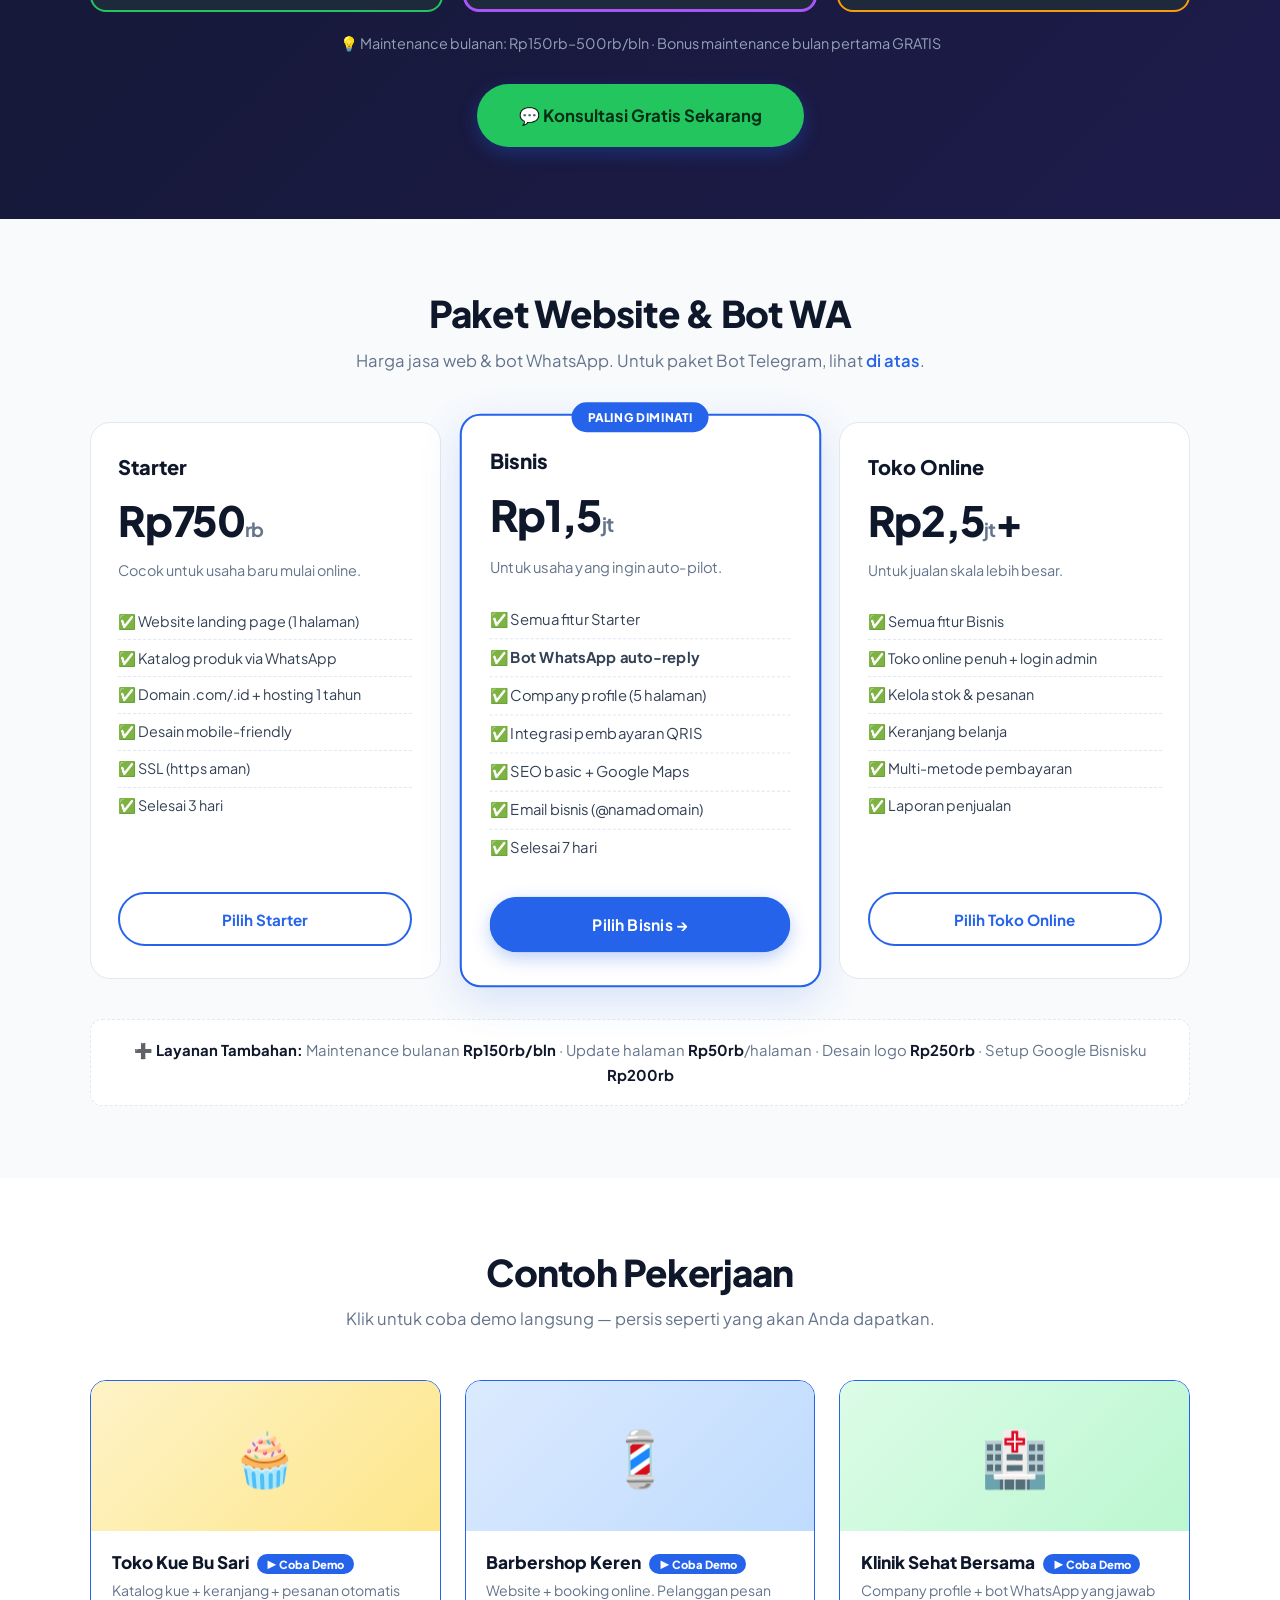
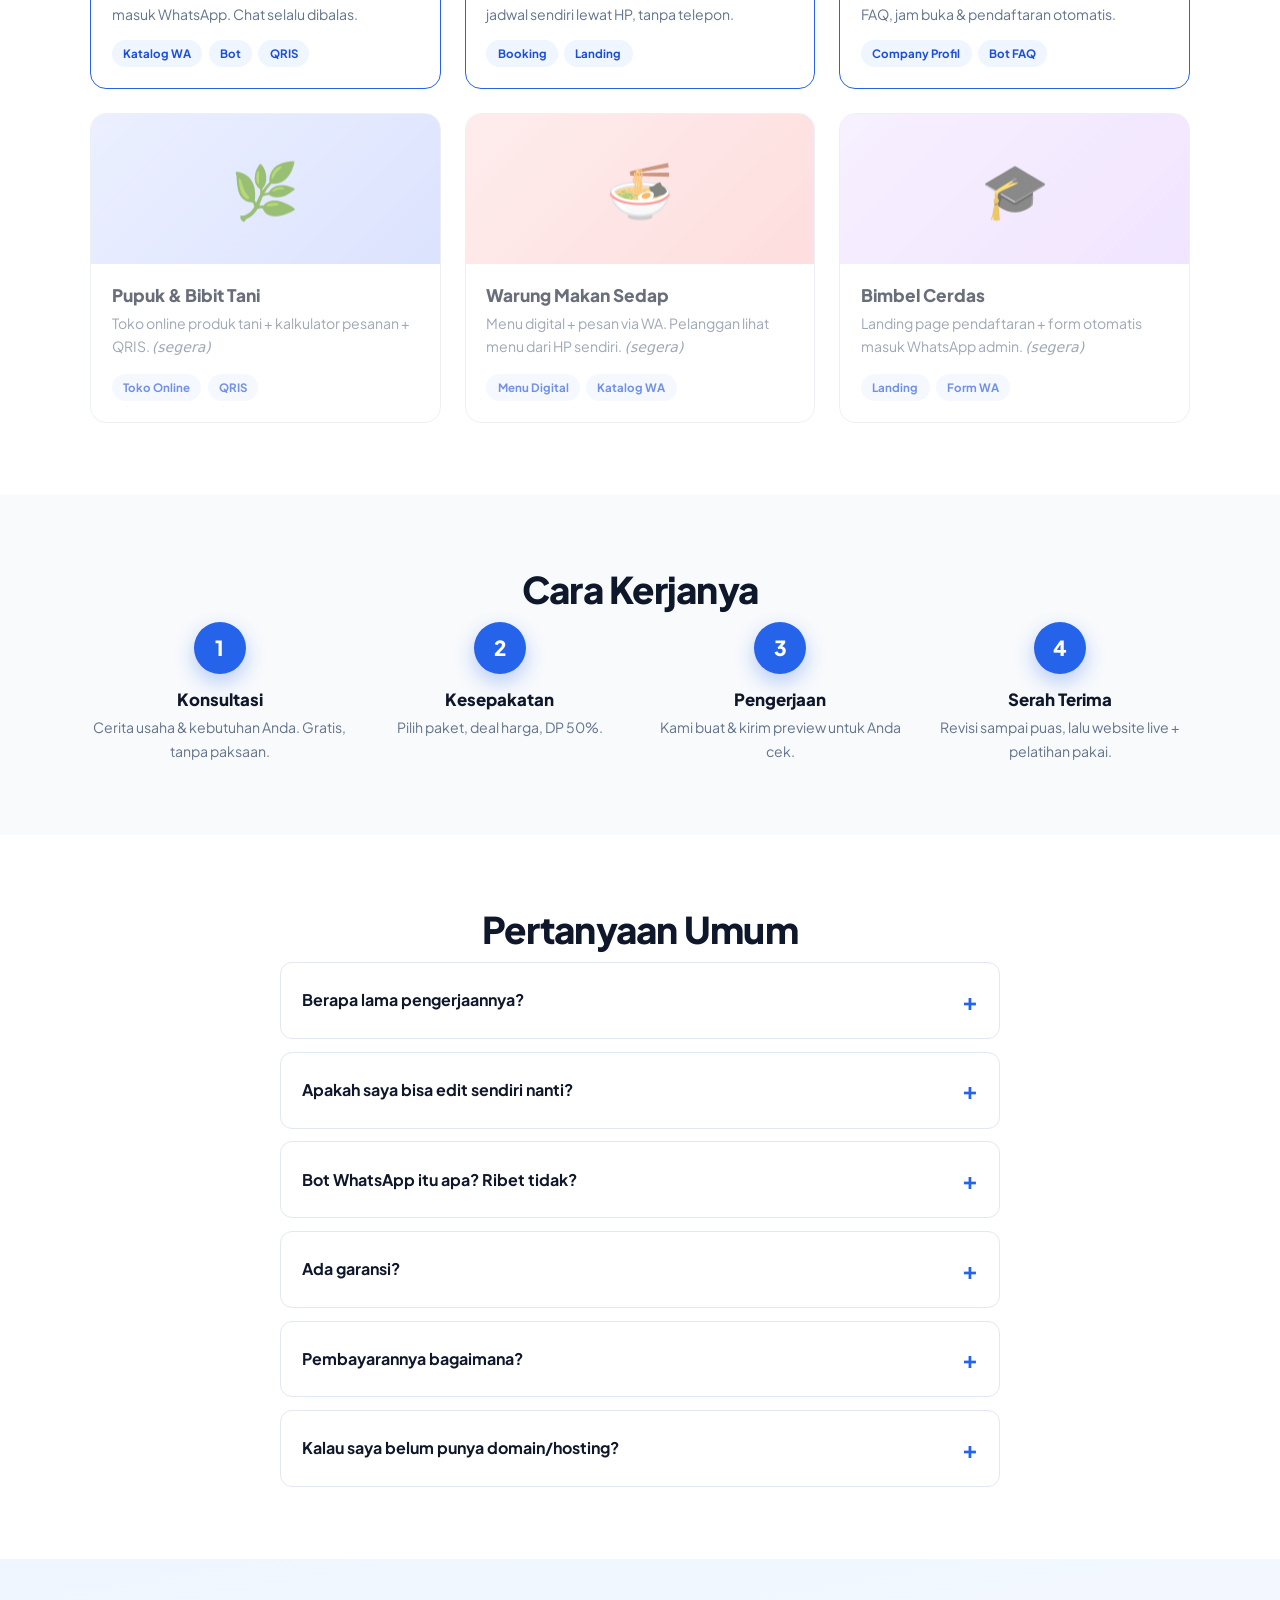
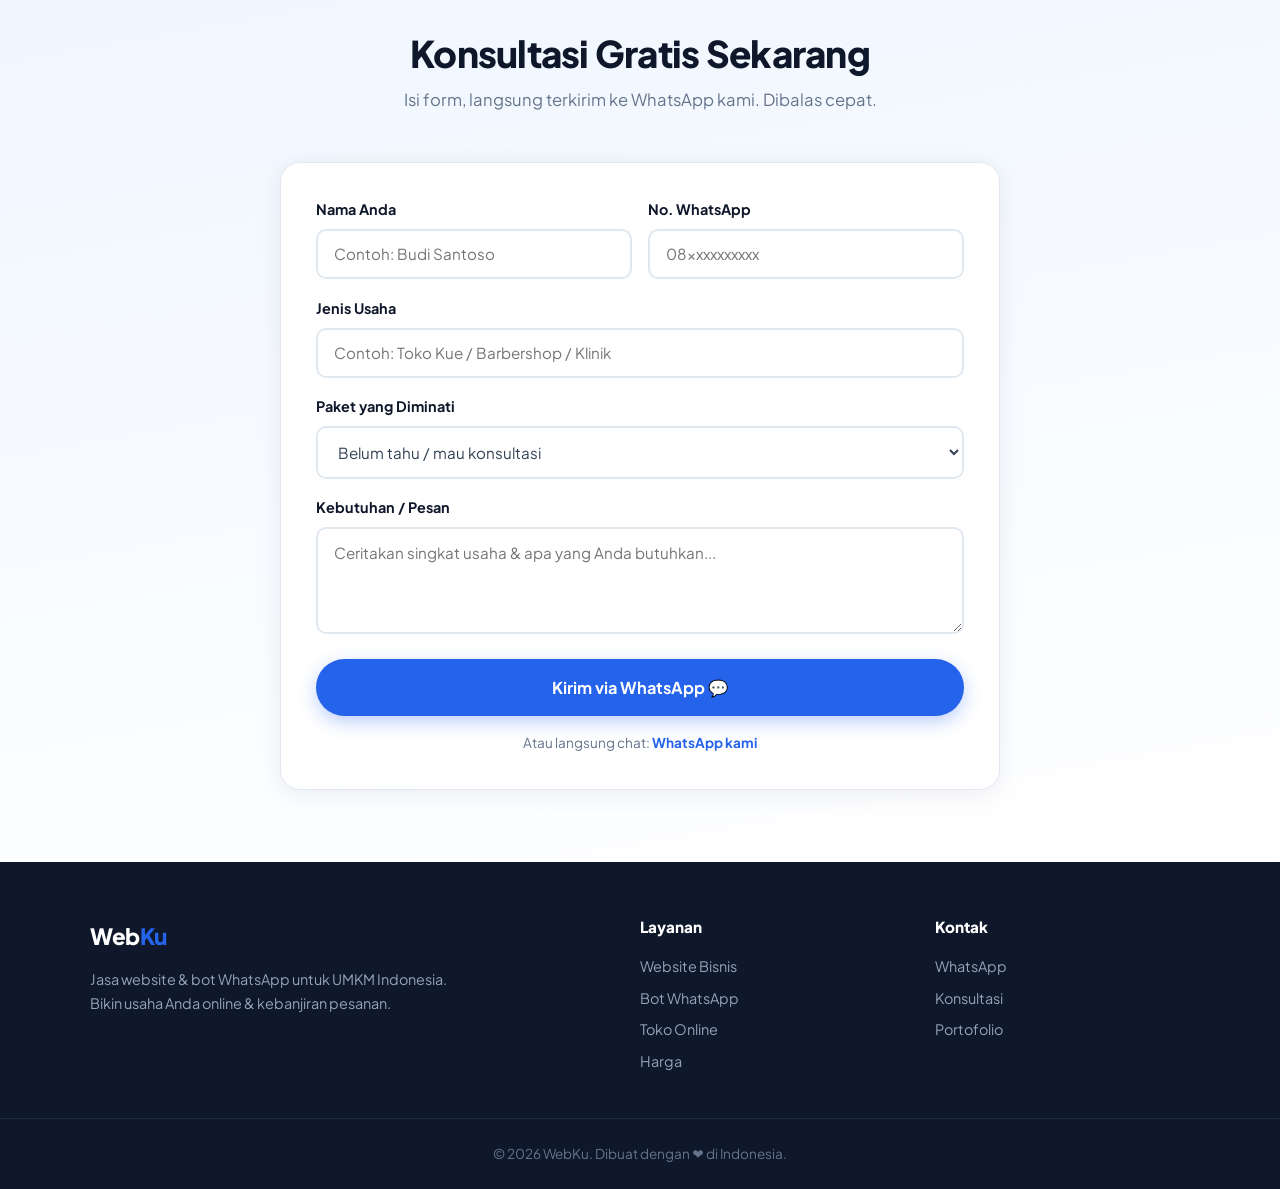
==== commit 7ad2133d: "Fix mobile: hamburger menu + grid harga bot responsif; pisah harga paket bot (START/PRO/ENTERPRISE) " ====
--- a/index.html
+++ b/index.html
@@ -29,6 +29,17 @@
       <li><a href="#faq">FAQ</a></li>
     </ul>
     <a href="#order" class="btn btn-primary nav-cta">Konsultasi Gratis</a>
+    <button class="nav-toggle" id="navToggle" aria-label="Buka menu">
+      <span></span><span></span><span></span>
+    </button>
+    <div class="nav-mobile" id="navMobile">
+      <a href="#layanan">Layanan</a>
+      <a href="#bot-telegram">Bot Telegram</a>
+      <a href="#harga">Harga</a>
+      <a href="#portfolio">Portofolio</a>
+      <a href="#faq">FAQ</a>
+      <a href="#order" style="color:#16a34a;font-weight:700">Konsultasi Gratis →</a>
+    </div>
   </div>
 </nav>
 
@@ -117,22 +128,25 @@
       <p style="color:#cbd5e1;margin:0">Bot kas, katalog, manajemen servis, absensi, &amp; auto-content — semua sudah terbukti berjalan di server.</p>
     </div>
 
-    <div style="display:flex;flex-wrap:wrap;gap:20px;justify-content:center">
-      <div style="background:#1e293b;border:2px solid #22c55e;border-radius:16px;padding:24px;min-width:240px;flex:1;text-align:center">
-        <div style="font-size:.8rem;color:#94a3b8;letter-spacing:1px">PAKET BASIC</div>
+    <div class="bot-pricing">
+      <div style="background:#1e293b;border:2px solid #22c55e;border-radius:16px;padding:24px;text-align:center">
+        <div style="font-size:.8rem;color:#94a3b8;letter-spacing:1px">BOT START</div>
         <div style="font-size:2.2rem;font-weight:900;color:#38bdf8">Rp1,5jt</div>
         <p style="color:#94a3b8;font-size:.9rem">1 fungsi bot · 3-5 hari · 1x revisi</p>
-      </div>
-      <div style="background:#1e293b;border:3px solid #a855f7;border-radius:16px;padding:24px;min-width:240px;flex:1;text-align:center;position:relative">
-        <div style="position:absolute;top:-14px;left:50%;transform:translateX(-50%);background:#a855f7;color:#fff;font-size:.7rem;font-weight:700;padding:4px 14px;border-radius:20px">TERLARIS</div>
-        <div style="font-size:.8rem;color:#94a3b8;letter-spacing:1px">PAKET BISNIS</div>
+        <a href="#order" class="btn btn-block" data-paket="Bot START" style="display:block;margin-top:16px;background:#22c55e;color:#052e16;font-weight:700;padding:12px;border-radius:10px;text-decoration:none">Pilih BOT START</a>
+      </div>
+      <div style="background:#1e293b;border:3px solid #a855f7;border-radius:16px;padding:24px;text-align:center;position:relative">
+        <div style="position:absolute;top:-14px;left:50%;transform:translateX(-50%);background:#a855f7;color:#fff;font-size:.7rem;font-weight:700;padding:4px 14px;border-radius:20px;white-space:nowrap">TERLARIS</div>
+        <div style="font-size:.8rem;color:#94a3b8;letter-spacing:1px">BOT PRO</div>
         <div style="font-size:2.2rem;font-weight:900;color:#a855f7">Rp3,5jt</div>
         <p style="color:#94a3b8;font-size:.9rem">2-3 fungsi · Sheets/Drive · 7-10 hari · 3x revisi</p>
-      </div>
-      <div style="background:#1e293b;border:2px solid #f59e0b;border-radius:16px;padding:24px;min-width:240px;flex:1;text-align:center">
-        <div style="font-size:.8rem;color:#94a3b8;letter-spacing:1px">PAKET PREMIUM</div>
+        <a href="#order" class="btn btn-block" data-paket="Bot PRO" style="display:block;margin-top:16px;background:#a855f7;color:#fff;font-weight:700;padding:12px;border-radius:10px;text-decoration:none">Pilih BOT PRO →</a>
+      </div>
+      <div style="background:#1e293b;border:2px solid #f59e0b;border-radius:16px;padding:24px;text-align:center">
+        <div style="font-size:.8rem;color:#94a3b8;letter-spacing:1px">BOT ENTERPRISE</div>
         <div style="font-size:2.2rem;font-weight:900;color:#f59e0b">Rp6,5jt+</div>
         <p style="color:#94a3b8;font-size:.9rem">Fitur custom · QRIS · multi-cabang · maintenance 3 bln</p>
+        <a href="#order" class="btn btn-block" data-paket="Bot ENTERPRISE" style="display:block;margin-top:16px;background:#f59e0b;color:#052e16;font-weight:700;padding:12px;border-radius:10px;text-decoration:none">Pilih BOT ENTERPRISE</a>
       </div>
     </div>
 
@@ -146,8 +160,8 @@
 <!-- HARGA -->
 <section class="section pricing" id="harga">
   <div class="container">
-    <h2 class="section-title">Pilih Paket Sesuai Kebutuhan</h2>
-    <p class="section-sub">Harga transparan. Tidak ada biaya tersembunyi.</p>
+    <h2 class="section-title">Paket Website &amp; Bot WA</h2>
+    <p class="section-sub">Harga jasa web &amp; bot WhatsApp. Untuk paket Bot Telegram, lihat <a href="#bot-telegram" style="color:#2563eb;font-weight:600">di atas</a>.</p>
     <div class="grid-3 pricing-grid">
       <div class="price-card">
         <h3>Starter</h3>
@@ -276,9 +290,16 @@
       <label>Paket yang Diminati
         <select name="paket" id="paketSelect">
           <option value="Belum tahu / mau konsultasi">Belum tahu / mau konsultasi</option>
-          <option value="Starter (Rp750rb)">Starter (Rp750rb)</option>
-          <option value="Bisnis (Rp1,5jt)">Bisnis (Rp1,5jt)</option>
-          <option value="Toko Online (Rp2,5jt+)">Toko Online (Rp2,5jt+)</option>
+          <optgroup label="— Jasa Web &amp; Bot WA —">
+            <option value="Web Starter (Rp750rb)">Web Starter (Rp750rb)</option>
+            <option value="Web Bisnis (Rp1,5jt)">Web Bisnis (Rp1,5jt)</option>
+            <option value="Web Toko Online (Rp2,5jt+)">Web Toko Online (Rp2,5jt+)</option>
+          </optgroup>
+          <optgroup label="— Jasa Bot Telegram —">
+            <option value="Bot START (Rp1,5jt)">Bot START (Rp1,5jt)</option>
+            <option value="Bot PRO (Rp3,5jt)">Bot PRO (Rp3,5jt)</option>
+            <option value="Bot ENTERPRISE (Rp6,5jt+)">Bot ENTERPRISE (Rp6,5jt+)</option>
+          </optgroup>
         </select>
       </label>
       <label>Kebutuhan / Pesan<textarea name="pesan" rows="4" placeholder="Ceritakan singkat usaha & apa yang Anda butuhkan..."></textarea></label>
--- a/css/style.css
+++ b/css/style.css
@@ -48,7 +48,7 @@
   backdrop-filter: blur(12px); border-bottom: 1px solid transparent; transition: all .3s;
 }
 .nav.scrolled { border-bottom-color: var(--line); box-shadow: 0 2px 14px rgba(15,23,42,.05); }
-.nav-inner { display: flex; align-items: center; justify-content: space-between; height: 68px; }
+.nav-inner { display: flex; align-items: center; justify-content: space-between; height: 68px; position: relative; }
 .logo { font-size: 1.4rem; font-weight: 800; color: var(--dark); letter-spacing: -.02em; }
 .logo span { color: var(--primary); }
 .nav-links { display: flex; gap: 2rem; list-style: none; }
@@ -215,6 +215,54 @@
 .wa-float:hover { transform: scale(1.1); }
 @keyframes pulse { 0%,100% { box-shadow: 0 8px 24px rgba(37,211,102,.45); } 50% { box-shadow: 0 8px 24px rgba(37,211,102,.75); } }
 
+/* ============ BOT TELEGRAM (SECTION) ============ */
+.bot-pricing {
+  display: grid;
+  grid-template-columns: repeat(3, 1fr);
+  gap: 20px;
+  margin-top: 8px;
+}
+.bot-pricing > div { min-width: 0; }
+
+/* Hamburger menu (mobile) */
+.nav-toggle {
+  display: none;
+  background: none;
+  border: none;
+  cursor: pointer;
+  padding: 8px;
+  flex-direction: column;
+  gap: 5px;
+}
+.nav-toggle span {
+  display: block;
+  width: 26px;
+  height: 3px;
+  background: var(--text, #1e293b);
+  border-radius: 2px;
+  transition: .3s;
+}
+.nav-mobile {
+  display: none;
+  position: absolute;
+  top: 100%;
+  left: 0;
+  right: 0;
+  background: #fff;
+  border-top: 1px solid #e2e8f0;
+  box-shadow: 0 8px 20px rgba(0,0,0,.08);
+  padding: 8px 0;
+}
+.nav-mobile.open { display: block; }
+.nav-mobile a {
+  display: block;
+  padding: 12px 24px;
+  color: #1e293b;
+  text-decoration: none;
+  font-weight: 500;
+}
+.nav-mobile a:hover { background: #f1f5f9; }
+
 /* ============ RESPONSIVE ============ */
 @media (max-width: 900px) {
   .hero-inner { grid-template-columns: 1fr; gap: 2.5rem; text-align: center; }
@@ -226,6 +274,8 @@
   .price-card.featured:hover { transform: translateY(-6px); }
   .footer-inner { grid-template-columns: 1fr; gap: 1.8rem; }
   .nav-links { display: none; }
+  .nav-toggle { display: flex; }
+  .bot-pricing { grid-template-columns: 1fr; max-width: 420px; margin-left: auto; margin-right: auto; }
 }
 @media (max-width: 520px) {
   .grid-4 { grid-template-columns: 1fr; }
@@ -234,4 +284,5 @@
   .section { padding: 3rem 0; }
   .order-form { padding: 1.5rem; }
   .hero-trust { gap: 1.3rem; }
-}
+  .bot-pricing > div { padding: 20px !important; }
+}
